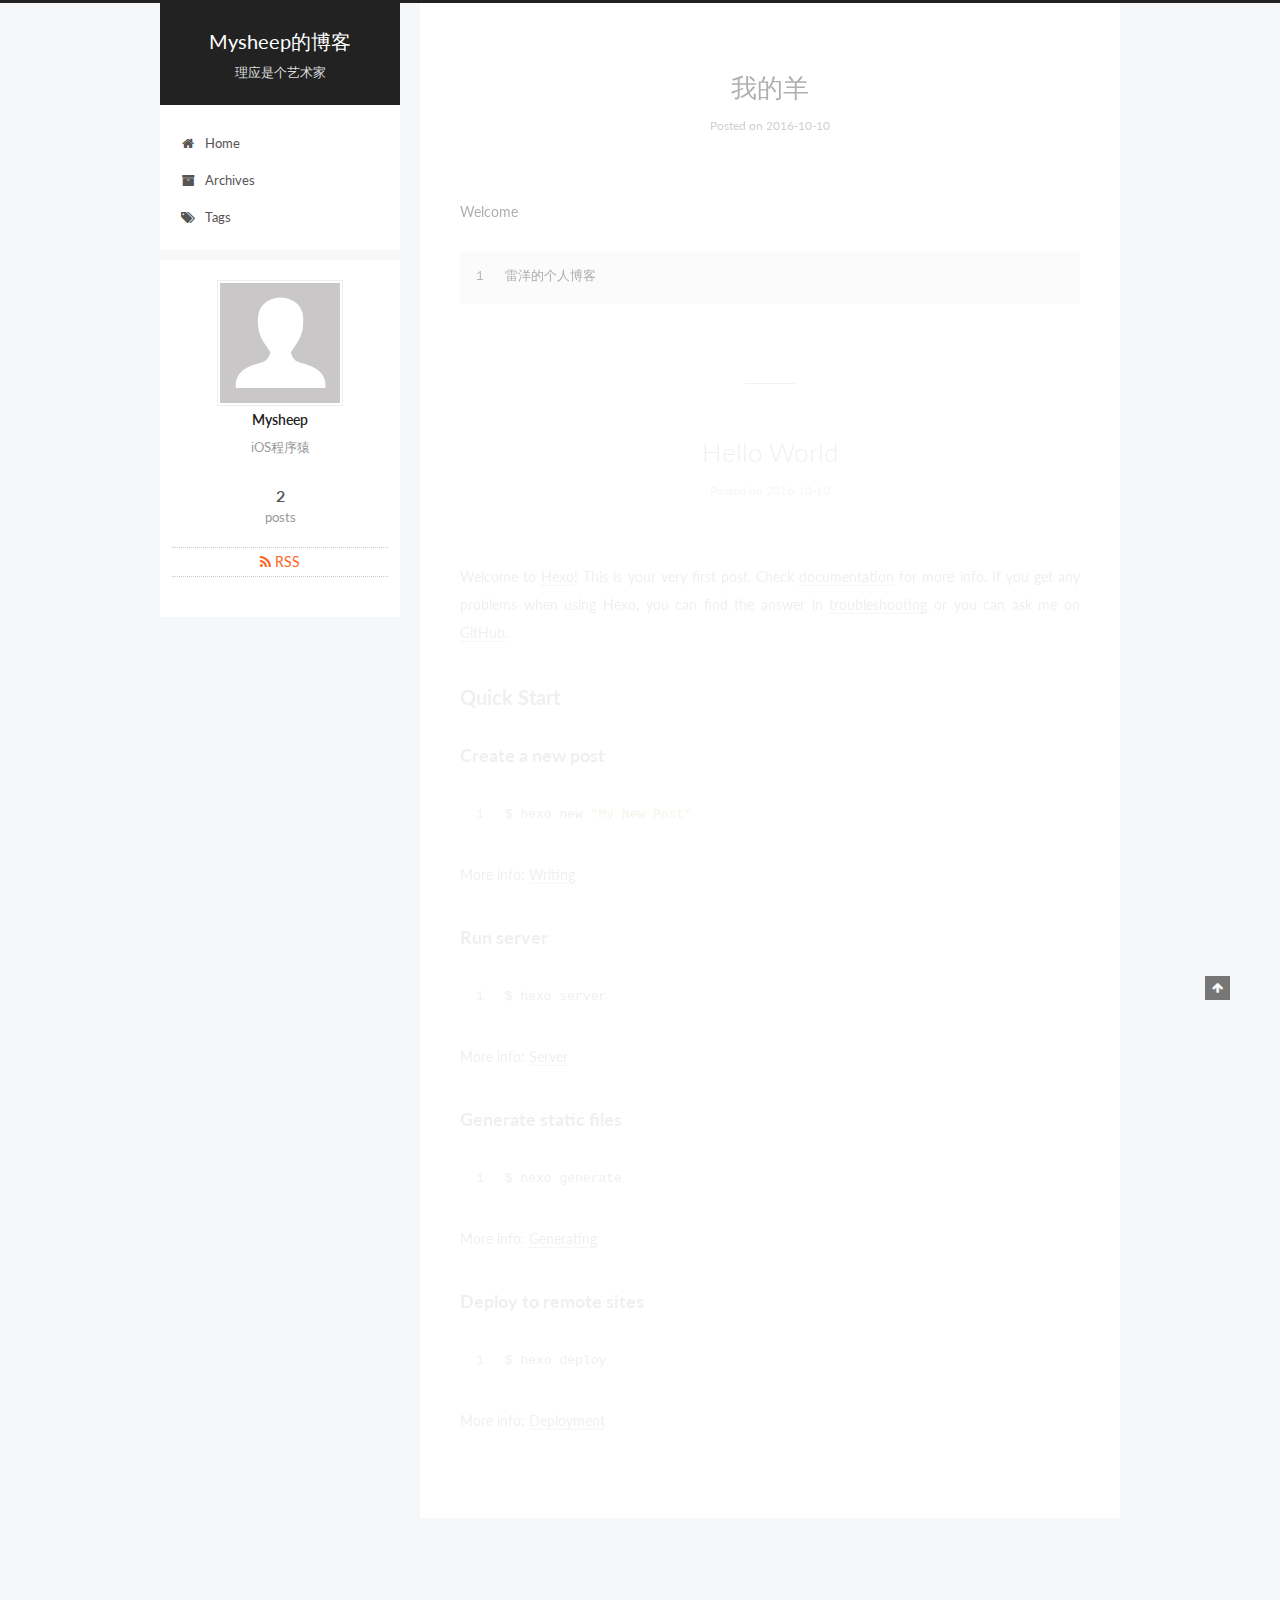
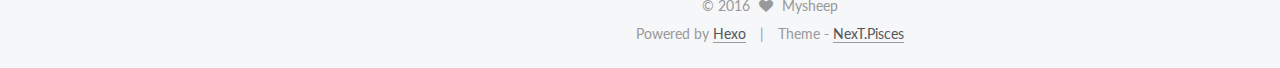
==== index.html @ a26adc9e "Site updated: 2016-10-12 10:11:22" ====
<!doctype html>



  


<html class="theme-next pisces use-motion">
<head>
  <meta charset="UTF-8"/>
<meta http-equiv="X-UA-Compatible" content="IE=edge,chrome=1" />
<meta name="viewport" content="width=device-width, initial-scale=1, maximum-scale=1"/>



<meta http-equiv="Cache-Control" content="no-transform" />
<meta http-equiv="Cache-Control" content="no-siteapp" />












  
  
  <link href="/vendors/fancybox/source/jquery.fancybox.css?v=2.1.5" rel="stylesheet" type="text/css" />




  
  
  
  

  
    
    
  

  

  

  

  

  
    
    
    <link href="//fonts.googleapis.com/css?family=Lato:300,300italic,400,400italic,700,700italic&subset=latin,latin-ext" rel="stylesheet" type="text/css">
  






<link href="/vendors/font-awesome/css/font-awesome.min.css?v=4.4.0" rel="stylesheet" type="text/css" />

<link href="/css/main.css?v=5.0.2" rel="stylesheet" type="text/css" />


  <meta name="keywords" content="Hexo, NexT" />





  <link rel="alternate" href="/atom.xml" title="Mysheep的博客" type="application/atom+xml" />




  <link rel="shortcut icon" type="image/x-icon" href="/favicon.ico?v=5.0.2" />






<meta name="description" content="iOS程序猿">
<meta property="og:type" content="website">
<meta property="og:title" content="Mysheep的博客">
<meta property="og:url" content="https://github.com/Mysheeps/Mysheeps.github.io.git/index.html">
<meta property="og:site_name" content="Mysheep的博客">
<meta property="og:description" content="iOS程序猿">
<meta name="twitter:card" content="summary">
<meta name="twitter:title" content="Mysheep的博客">
<meta name="twitter:description" content="iOS程序猿">



<script type="text/javascript" id="hexo.configuration">
  var NexT = window.NexT || {};
  var CONFIG = {
    scheme: 'Pisces',
    sidebar: {"position":"left","display":"post"},
    fancybox: true,
    motion: true,
    duoshuo: {
      userId: '0',
      author: 'Author'
    }
  };
</script>




  <link rel="canonical" href="https://github.com/Mysheeps/Mysheeps.github.io.git/"/>


  <title> Mysheep的博客 </title>
</head>

<body itemscope itemtype="//schema.org/WebPage" lang="">

  










  
  
    
  

  <div class="container one-collumn sidebar-position-left 
   page-home 
 ">
    <div class="headband"></div>

    <header id="header" class="header" itemscope itemtype="//schema.org/WPHeader">
      <div class="header-inner"><div class="site-meta ">
  

  <div class="custom-logo-site-title">
    <a href="/"  class="brand" rel="start">
      <span class="logo-line-before"><i></i></span>
      <span class="site-title">Mysheep的博客</span>
      <span class="logo-line-after"><i></i></span>
    </a>
  </div>
  <p class="site-subtitle">理应是个艺术家</p>
</div>

<div class="site-nav-toggle">
  <button>
    <span class="btn-bar"></span>
    <span class="btn-bar"></span>
    <span class="btn-bar"></span>
  </button>
</div>

<nav class="site-nav">
  

  
    <ul id="menu" class="menu">
      
        
        <li class="menu-item menu-item-home">
          <a href="/" rel="section">
            
              <i class="menu-item-icon fa fa-fw fa-home"></i> <br />
            
            Home
          </a>
        </li>
      
        
        <li class="menu-item menu-item-archives">
          <a href="/archives" rel="section">
            
              <i class="menu-item-icon fa fa-fw fa-archive"></i> <br />
            
            Archives
          </a>
        </li>
      
        
        <li class="menu-item menu-item-tags">
          <a href="/tags" rel="section">
            
              <i class="menu-item-icon fa fa-fw fa-tags"></i> <br />
            
            Tags
          </a>
        </li>
      

      
    </ul>
  

  
</nav>

 </div>
    </header>

    <main id="main" class="main">
      <div class="main-inner">
        <div class="content-wrap">
          <div id="content" class="content">
            
  <section id="posts" class="posts-expand">
    
      

  
  

  
  
  

  <article class="post post-type-normal " itemscope itemtype="//schema.org/Article">

    
      <header class="post-header">

        
        
          <h1 class="post-title" itemprop="name headline">
            
            
              
                
                <a class="post-title-link" href="/2016/10/10/我的羊/" itemprop="url">
                  我的羊
                </a>
              
            
          </h1>
        

        <div class="post-meta">
          <span class="post-time">
            <span class="post-meta-item-icon">
              <i class="fa fa-calendar-o"></i>
            </span>
            <span class="post-meta-item-text">Posted on</span>
            <time itemprop="dateCreated" datetime="2016-10-10T19:53:51+08:00" content="2016-10-10">
              2016-10-10
            </time>
          </span>

          

          
            
          

          

          
          

          
        </div>
      </header>
    


    <div class="post-body" itemprop="articleBody">

      
      

      
        
          
            <p>Welcome </p>
<figure class="highlight"><table><tr><td class="gutter"><pre><div class="line">1</div></pre></td><td class="code"><pre><div class="line">雷洋的个人博客</div></pre></td></tr></table></figure>
          
        
      
    </div>

    <div>
      
    </div>

    <div>
      
    </div>

    <footer class="post-footer">
      

      

      
      
        <div class="post-eof"></div>
      
    </footer>
  </article>


    
      

  
  

  
  
  

  <article class="post post-type-normal " itemscope itemtype="//schema.org/Article">

    
      <header class="post-header">

        
        
          <h1 class="post-title" itemprop="name headline">
            
            
              
                
                <a class="post-title-link" href="/2016/10/10/hello-world/" itemprop="url">
                  Hello World
                </a>
              
            
          </h1>
        

        <div class="post-meta">
          <span class="post-time">
            <span class="post-meta-item-icon">
              <i class="fa fa-calendar-o"></i>
            </span>
            <span class="post-meta-item-text">Posted on</span>
            <time itemprop="dateCreated" datetime="2016-10-10T15:59:09+08:00" content="2016-10-10">
              2016-10-10
            </time>
          </span>

          

          
            
          

          

          
          

          
        </div>
      </header>
    


    <div class="post-body" itemprop="articleBody">

      
      

      
        
          
            <p>Welcome to <a href="https://hexo.io/" target="_blank" rel="external">Hexo</a>! This is your very first post. Check <a href="https://hexo.io/docs/" target="_blank" rel="external">documentation</a> for more info. If you get any problems when using Hexo, you can find the answer in <a href="https://hexo.io/docs/troubleshooting.html" target="_blank" rel="external">troubleshooting</a> or you can ask me on <a href="https://github.com/hexojs/hexo/issues">GitHub</a>.</p>
<h2 id="Quick-Start"><a href="#Quick-Start" class="headerlink" title="Quick Start"></a>Quick Start</h2><h3 id="Create-a-new-post"><a href="#Create-a-new-post" class="headerlink" title="Create a new post"></a>Create a new post</h3><figure class="highlight bash"><table><tr><td class="gutter"><pre><div class="line">1</div></pre></td><td class="code"><pre><div class="line">$ hexo new <span class="string">"My New Post"</span></div></pre></td></tr></table></figure>
<p>More info: <a href="https://hexo.io/docs/writing.html" target="_blank" rel="external">Writing</a></p>
<h3 id="Run-server"><a href="#Run-server" class="headerlink" title="Run server"></a>Run server</h3><figure class="highlight bash"><table><tr><td class="gutter"><pre><div class="line">1</div></pre></td><td class="code"><pre><div class="line">$ hexo server</div></pre></td></tr></table></figure>
<p>More info: <a href="https://hexo.io/docs/server.html" target="_blank" rel="external">Server</a></p>
<h3 id="Generate-static-files"><a href="#Generate-static-files" class="headerlink" title="Generate static files"></a>Generate static files</h3><figure class="highlight bash"><table><tr><td class="gutter"><pre><div class="line">1</div></pre></td><td class="code"><pre><div class="line">$ hexo generate</div></pre></td></tr></table></figure>
<p>More info: <a href="https://hexo.io/docs/generating.html" target="_blank" rel="external">Generating</a></p>
<h3 id="Deploy-to-remote-sites"><a href="#Deploy-to-remote-sites" class="headerlink" title="Deploy to remote sites"></a>Deploy to remote sites</h3><figure class="highlight bash"><table><tr><td class="gutter"><pre><div class="line">1</div></pre></td><td class="code"><pre><div class="line">$ hexo deploy</div></pre></td></tr></table></figure>
<p>More info: <a href="https://hexo.io/docs/deployment.html" target="_blank" rel="external">Deployment</a></p>

          
        
      
    </div>

    <div>
      
    </div>

    <div>
      
    </div>

    <footer class="post-footer">
      

      

      
      
        <div class="post-eof"></div>
      
    </footer>
  </article>


    
  </section>

  


          </div>
          


          

        </div>
        
          
  
  <div class="sidebar-toggle">
    <div class="sidebar-toggle-line-wrap">
      <span class="sidebar-toggle-line sidebar-toggle-line-first"></span>
      <span class="sidebar-toggle-line sidebar-toggle-line-middle"></span>
      <span class="sidebar-toggle-line sidebar-toggle-line-last"></span>
    </div>
  </div>

  <aside id="sidebar" class="sidebar">
    <div class="sidebar-inner">

      

      

      <section class="site-overview sidebar-panel  sidebar-panel-active ">
        <div class="site-author motion-element" itemprop="author" itemscope itemtype="//schema.org/Person">
          <img class="site-author-image" itemprop="image"
               src="/images/avatar.gif"
               alt="Mysheep" />
          <p class="site-author-name" itemprop="name">Mysheep</p>
          <p class="site-description motion-element" itemprop="description">iOS程序猿</p>
        </div>
        <nav class="site-state motion-element">
          <div class="site-state-item site-state-posts">
            <a href="/archives">
              <span class="site-state-item-count">2</span>
              <span class="site-state-item-name">posts</span>
            </a>
          </div>

          

          

        </nav>

        
          <div class="feed-link motion-element">
            <a href="/atom.xml" rel="alternate">
              <i class="fa fa-rss"></i>
              RSS
            </a>
          </div>
        

        <div class="links-of-author motion-element">
          
        </div>

        
        

        
        

      </section>

      

    </div>
  </aside>


        
      </div>
    </main>

    <footer id="footer" class="footer">
      <div class="footer-inner">
        <div class="copyright" >
  
  &copy; 
  <span itemprop="copyrightYear">2016</span>
  <span class="with-love">
    <i class="fa fa-heart"></i>
  </span>
  <span class="author" itemprop="copyrightHolder">Mysheep</span>
</div>

<div class="powered-by">
  Powered by <a class="theme-link" href="https://hexo.io">Hexo</a>
</div>

<div class="theme-info">
  Theme -
  <a class="theme-link" href="https://github.com/iissnan/hexo-theme-next">
    NexT.Pisces
  </a>
</div>

        

        
      </div>
    </footer>

    <div class="back-to-top">
      <i class="fa fa-arrow-up"></i>
    </div>
  </div>

  

<script type="text/javascript">
  if (Object.prototype.toString.call(window.Promise) !== '[object Function]') {
    window.Promise = null;
  }
</script>









  



  
  <script type="text/javascript" src="/vendors/jquery/index.js?v=2.1.3"></script>

  
  <script type="text/javascript" src="/vendors/fastclick/lib/fastclick.min.js?v=1.0.6"></script>

  
  <script type="text/javascript" src="/vendors/jquery_lazyload/jquery.lazyload.js?v=1.9.7"></script>

  
  <script type="text/javascript" src="/vendors/velocity/velocity.min.js?v=1.2.1"></script>

  
  <script type="text/javascript" src="/vendors/velocity/velocity.ui.min.js?v=1.2.1"></script>

  
  <script type="text/javascript" src="/vendors/fancybox/source/jquery.fancybox.pack.js?v=2.1.5"></script>


  


  <script type="text/javascript" src="/js/src/utils.js?v=5.0.2"></script>

  <script type="text/javascript" src="/js/src/motion.js?v=5.0.2"></script>



  
  


  <script type="text/javascript" src="/js/src/affix.js?v=5.0.2"></script>

  <script type="text/javascript" src="/js/src/schemes/pisces.js?v=5.0.2"></script>



  

  


  <script type="text/javascript" src="/js/src/bootstrap.js?v=5.0.2"></script>



  



  




  
  

  

  

  

</body>
</html>
---- css/main.css ----
/* normalize.css v3.0.2 | MIT License | git.io/normalize */
html {
  font-family: sans-serif; /* 1 */
  -ms-text-size-adjust: 100%; /* 2 */
  -webkit-text-size-adjust: 100%; /* 2 */
}
body {
  margin: 0;
}
article,
aside,
details,
figcaption,
figure,
footer,
header,
hgroup,
main,
menu,
nav,
section,
summary {
  display: block;
}
audio,
canvas,
progress,
video {
  display: inline-block; /* 1 */
  vertical-align: baseline; /* 2 */
}
audio:not([controls]) {
  display: none;
  height: 0;
}
[hidden],
template {
  display: none;
}
a {
  background-color: transparent;
}
a:active,
a:hover {
  outline: 0;
}
abbr[title] {
  border-bottom: 1px dotted;
}
b,
strong {
  font-weight: bold;
}
dfn {
  font-style: italic;
}
h1 {
  font-size: 2em;
  margin: 0.67em 0;
}
mark {
  background: #ff0;
  color: #000;
}
small {
  font-size: 80%;
}
sub,
sup {
  font-size: 75%;
  line-height: 0;
  position: relative;
  vertical-align: baseline;
}
sup {
  top: -0.5em;
}
sub {
  bottom: -0.25em;
}
img {
  border: 0;
}
svg:not(:root) {
  overflow: hidden;
}
figure {
  margin: 1em 40px;
}
hr {
  -moz-box-sizing: content-box;
  box-sizing: content-box;
  height: 0;
}
pre {
  overflow: auto;
}
code,
kbd,
pre,
samp {
  font-family: monospace, monospace;
  font-size: 1em;
}
button,
input,
optgroup,
select,
textarea {
  color: inherit; /* 1 */
  font: inherit; /* 2 */
  margin: 0; /* 3 */
}
button {
  overflow: visible;
}
button,
select {
  text-transform: none;
}
button,
html input[type="button"],
input[type="reset"],
input[type="submit"] {
  -webkit-appearance: button; /* 2 */
  cursor: pointer; /* 3 */
}
button[disabled],
html input[disabled] {
  cursor: default;
}
button::-moz-focus-inner,
input::-moz-focus-inner {
  border: 0;
  padding: 0;
}
input {
  line-height: normal;
}
input[type="checkbox"],
input[type="radio"] {
  box-sizing: border-box; /* 1 */
  padding: 0; /* 2 */
}
input[type="number"]::-webkit-inner-spin-button,
input[type="number"]::-webkit-outer-spin-button {
  height: auto;
}
input[type="search"] {
  -webkit-appearance: textfield; /* 1 */
  -moz-box-sizing: content-box;
  -webkit-box-sizing: content-box; /* 2 */
  box-sizing: content-box;
}
input[type="search"]::-webkit-search-cancel-button,
input[type="search"]::-webkit-search-decoration {
  -webkit-appearance: none;
}
fieldset {
  border: 1px solid #c0c0c0;
  margin: 0 2px;
  padding: 0.35em 0.625em 0.75em;
}
legend {
  border: 0; /* 1 */
  padding: 0; /* 2 */
}
textarea {
  overflow: auto;
}
optgroup {
  font-weight: bold;
}
table {
  border-collapse: collapse;
  border-spacing: 0;
}
td,
th {
  padding: 0;
}
::selection {
  background: #262a30;
  color: #fff;
}
body {
  position: relative;
  font-family: 'Lato', "PingFang SC", "Microsoft YaHei", sans-serif;
  font-size: 14px;
  line-height: 2;
  color: #555;
  background: #fff;
}
@media (max-width: 767px) {
  body {
    padding-right: 0 !important;
  }
}
@media (min-width: 768px) and (max-width: 991px) {
  body {
    padding-right: 0 !important;
  }
}
@media (min-width: 1600px) {
  body {
    font-size: 16px;
  }
}
h1,
h2,
h3,
h4,
h5,
h6 {
  margin: 0;
  padding: 0;
  font-weight: bold;
  line-height: 1.5;
  font-family: 'Lato', "PingFang SC", "Microsoft YaHei", sans-serif;
}
h2,
h3,
h4,
h5,
h6 {
  margin: 20px 0 15px;
}
h1 {
  font-size: 22px;
}
@media (max-width: 767px) {
  h1 {
    font-size: 18px;
  }
}
h2 {
  font-size: 20px;
}
@media (max-width: 767px) {
  h2 {
    font-size: 16px;
  }
}
h3 {
  font-size: 18px;
}
@media (max-width: 767px) {
  h3 {
    font-size: 14px;
  }
}
h4 {
  font-size: 16px;
}
@media (max-width: 767px) {
  h4 {
    font-size: 12px;
  }
}
h5 {
  font-size: 14px;
}
@media (max-width: 767px) {
  h5 {
    font-size: 10px;
  }
}
h6 {
  font-size: 12px;
}
@media (max-width: 767px) {
  h6 {
    font-size: 8px;
  }
}
p {
  margin: 0 0 25px 0;
}
a {
  color: #555;
  text-decoration: none;
  border-bottom: 1px solid #999;
  word-wrap: break-word;
}
a:hover {
  color: #222;
  border-bottom-color: #222;
}
ul {
  list-style: none;
}
blockquote {
  margin: 0;
  padding: 0;
}
img {
  display: block;
  margin: auto;
  max-width: 100%;
  height: auto;
}
hr {
  margin: 40px 0;
  height: 3px;
  border: none;
  background-color: #ddd;
  background-image: repeating-linear-gradient(-45deg, #fff, #fff 4px, transparent 4px, transparent 8px);
}
blockquote {
  padding: 0 15px;
  color: #666;
  border-left: 4px solid #ddd;
}
blockquote cite::before {
  content: "-";
  padding: 0 5px;
}
dt {
  font-weight: 700;
}
dd {
  margin: 0;
  padding: 0;
}
.text-left {
  text-align: left;
}
.text-center {
  text-align: center;
}
.text-right {
  text-align: right;
}
.text-justify {
  text-align: justify;
}
.text-nowrap {
  white-space: nowrap;
}
.text-lowercase {
  text-transform: lowercase;
}
.text-uppercase {
  text-transform: uppercase;
}
.text-capitalize {
  text-transform: capitalize;
}
.center-block {
  display: block;
  margin-left: auto;
  margin-right: auto;
}
.clearfix:before,
.clearfix:after {
  content: " ";
  display: table;
}
.clearfix:after {
  clear: both;
}
.pullquote {
  width: 45%;
}
.pullquote.left {
  float: left;
  margin-left: 5px;
  margin-right: 10px;
}
.pullquote.right {
  float: right;
  margin-left: 10px;
  margin-right: 5px;
}
.affix.affix.affix {
  position: fixed;
}
.translation {
  margin-top: -20px;
  font-size: 14px;
  color: #999;
}
.scrollbar-measure {
  width: 100px;
  height: 100px;
  overflow: scroll;
  position: absolute;
  top: -9999px;
}
.use-motion .motion-element {
  opacity: 0;
}
#local-search-input {
  padding: 3px;
  border: none;
  text-indent: 14px;
  border-radius: 0;
  width: 140px;
  outline: none;
  border-bottom: 1px solid #999;
  background: inherit;
  opacity: 0.5;
}
#local-search-input:focus {
  opacity: 1;
}
.search-icon {
  position: absolute;
  top: 9px;
}
table {
  margin: 20px 0;
  width: 100%;
  border-collapse: collapse;
  border-spacing: 0;
  border: 1px solid #ddd;
  font-size: 14px;
  table-layout: fixed;
  word-wrap: break-all;
}
table>tbody>tr:nth-of-type(odd) {
  background-color: #f9f9f9;
}
table>tbody>tr:hover {
  background-color: #f5f5f5;
}
caption,
th,
td {
  padding: 8px;
  text-align: left;
  vertical-align: middle;
  font-weight: normal;
}
th,
td {
  border-bottom: 3px solid #ddd;
  border-right: 1px solid #eee;
}
th {
  padding-bottom: 10px;
  font-weight: 700;
}
td {
  border-bottom-width: 1px;
}
html,
body {
  height: 100%;
}
.container {
  position: relative;
  min-height: 100%;
}
.header-inner {
  margin: 0 auto;
  padding: 100px 0 70px;
  width: 700px;
}
@media (min-width: 1600px) {
  .container .header-inner {
    width: 900px;
  }
}
.main {
  padding-bottom: 150px;
}
.main-inner {
  margin: 0 auto;
  width: 700px;
}
@media (min-width: 1600px) {
  .container .main-inner {
    width: 900px;
  }
}
.footer {
  position: absolute;
  left: 0;
  bottom: 0;
  width: 100%;
  min-height: 50px;
}
.footer-inner {
  box-sizing: border-box;
  margin: 20px auto;
  width: 700px;
}
@media (min-width: 1600px) {
  .container .footer-inner {
    width: 900px;
  }
}
pre,
.highlight {
  overflow: auto;
  margin: 20px 0;
  padding: 15px;
  font-size: 13px;
  color: #4d4d4c;
  background: #f7f7f7;
  line-height: 1.6;
}
pre,
code {
  font-family: consolas, Menlo, "PingFang SC", "Microsoft YaHei", monospace;
}
code {
  padding: 2px 4px;
  word-wrap: break-all;
  color: #4d4d4c;
  background: #f7f7f7;
  border-radius: 3px;
  font-size: 13px;
}
pre code {
  padding: 0;
  color: #4d4d4c;
  background: none;
  text-shadow: none;
}
.highlight pre {
  border: none;
  margin: 0;
  padding: 1px;
}
.highlight table {
  margin: 0;
  width: auto;
  border: none;
}
.highlight td {
  border: none;
  padding: 0;
}
.highlight figcaption {
  font-size: 1em;
  color: #4d4d4c;
  line-height: 1em;
  margin-bottom: 1em;
}
.highlight figcaption:before,
.highlight figcaption:after {
  content: " ";
  display: table;
}
.highlight figcaption:after {
  clear: both;
}
.highlight figcaption a {
  float: right;
  color: #4d4d4c;
}
.highlight figcaption a:hover {
  border-bottom-color: #4d4d4c;
}
.highlight .gutter pre {
  color: #666;
  text-align: right;
  padding-right: 20px;
}
.highlight .line {
  height: 20px;
}
.gist table {
  width: auto;
}
.gist table td {
  border: none;
}
pre .deletion {
  background: #fdd;
}
pre .addition {
  background: #dfd;
}
pre .meta {
  color: #8959a8;
}
pre .comment {
  color: #8e908c;
}
pre .variable,
pre .attribute,
pre .tag,
pre .regexp,
pre .ruby .constant,
pre .xml .tag .title,
pre .xml .pi,
pre .xml .doctype,
pre .html .doctype,
pre .css .id,
pre .css .class,
pre .css .pseudo {
  color: #c82829;
}
pre .number,
pre .preprocessor,
pre .built_in,
pre .literal,
pre .params,
pre .constant,
pre .command {
  color: #f5871f;
}
pre .ruby .class .title,
pre .css .rules .attribute,
pre .string,
pre .value,
pre .inheritance,
pre .header,
pre .ruby .symbol,
pre .xml .cdata,
pre .special,
pre .number,
pre .formula {
  color: #718c00;
}
pre .title,
pre .css .hexcolor {
  color: #3e999f;
}
pre .function,
pre .python .decorator,
pre .python .title,
pre .ruby .function .title,
pre .ruby .title .keyword,
pre .perl .sub,
pre .javascript .title,
pre .coffeescript .title {
  color: #4271ae;
}
pre .keyword,
pre .javascript .function {
  color: #8959a8;
}
.full-image.full-image.full-image {
  border: none;
  max-width: 100%;
  width: auto;
  margin: 20px auto;
}
@media (min-width: 992px) {
  .full-image.full-image.full-image {
    max-width: none;
    width: 126%;
    margin: 0 -13%;
  }
}
.blockquote-center,
.page-home .post-type-quote blockquote,
.page-post-detail .post-type-quote blockquote {
  position: relative;
  margin: 40px 0;
  padding: 0;
  border-left: none;
  text-align: center;
}
.blockquote-center::before,
.page-home .post-type-quote blockquote::before,
.page-post-detail .post-type-quote blockquote::before,
.blockquote-center::after,
.page-home .post-type-quote blockquote::after,
.page-post-detail .post-type-quote blockquote::after {
  position: absolute;
  content: ' ';
  display: block;
  width: 100%;
  height: 24px;
  opacity: 0.2;
  background-repeat: no-repeat;
  background-position: 0 -6px;
  background-size: 22px 22px;
}
.blockquote-center::before,
.page-home .post-type-quote blockquote::before,
.page-post-detail .post-type-quote blockquote::before {
  top: -20px;
  background-image: url("../images/quote-l.svg");
  border-top: 1px solid #ccc;
}
.blockquote-center::after,
.page-home .post-type-quote blockquote::after,
.page-post-detail .post-type-quote blockquote::after {
  bottom: -20px;
  background-image: url("../images/quote-r.svg");
  border-bottom: 1px solid #ccc;
  background-position: 100% 8px;
}
.blockquote-center p,
.page-home .post-type-quote blockquote p,
.page-post-detail .post-type-quote blockquote p,
.blockquote-center div,
.page-home .post-type-quote blockquote div,
.page-post-detail .post-type-quote blockquote div {
  text-align: center;
}
.post .post-body .group-picture img {
  box-sizing: border-box;
  padding: 0 3px;
  border: none;
}
.post .group-picture-row {
  overflow: hidden;
  margin-top: 6px;
}
.post .group-picture-row:first-child {
  margin-top: 0;
}
.post .group-picture-column {
  float: left;
}
.page-post-detail .post-body .group-picture-column {
  float: none;
  margin-top: 10px;
  width: auto !important;
}
.page-post-detail .post-body .group-picture-column img {
  margin: 0 auto;
}
.page-archive .group-picture-container {
  overflow: hidden;
}
.page-archive .group-picture-row {
  float: left;
}
.page-archive .group-picture-row:first-child {
  margin-top: 6px;
}
.page-archive .group-picture-column {
  max-width: 150px;
  max-height: 150px;
}
.btn {
  display: inline-block;
  padding: 0 20px;
  font-size: 14px;
  color: #fff;
  background: #222;
  border: 2px solid #555;
  text-decoration: none;
  border-radius: 0;
  transition-property: background-color;
  transition-duration: 0.2s;
  transition-timing-function: ease-in-out;
  transition-delay: 0s;
}
.btn:hover,
.post-more-link .btn:hover {
  border-color: #222;
  color: #fff;
  background: #222;
}
.btn-bar {
  display: block;
  width: 22px;
  height: 2px;
  background: #555;
  border-radius: 1px;
}
.btn-bar+.btn-bar {
  margin-top: 4px;
}
.pagination {
  margin: 120px 0 40px;
  text-align: center;
  border-top: 1px solid #eee;
}
.page-number-basic,
.pagination .prev,
.pagination .next,
.pagination .page-number,
.pagination .space {
  display: inline-block;
  position: relative;
  top: -1px;
  margin: 0 10px;
  padding: 0 10px;
  line-height: 30px;
}
@media (max-width: 767px) {
  .page-number-basic,
  .pagination .prev,
  .pagination .next,
  .pagination .page-number,
  .pagination .space {
    margin: 0 5px;
  }
}
.pagination .prev,
.pagination .next,
.pagination .page-number {
  border-bottom: 0;
  border-top: 1px solid #eee;
  transition-property: border-color;
  transition-duration: 0.2s;
  transition-timing-function: ease-in-out;
  transition-delay: 0s;
}
.pagination .prev:hover,
.pagination .next:hover,
.pagination .page-number:hover {
  border-top-color: #222;
}
.pagination .space {
  padding: 0;
  margin: 0;
}
.pagination .prev {
  margin-left: 0;
}
.pagination .next {
  margin-right: 0;
}
.pagination .page-number.current {
  color: #fff;
  background: #ccc;
  border-top-color: #ccc;
}
@media (max-width: 767px) {
  .pagination {
    border-top: none;
  }
  .pagination .prev,
  .pagination .next,
  .pagination .page-number {
    margin-bottom: 10px;
    border-top: 0;
    border-bottom: 1px solid #eee;
  }
  .pagination .prev:hover,
  .pagination .next:hover,
  .pagination .page-number:hover {
    border-bottom-color: #222;
  }
}
.comments {
  margin: 60px 20px 0;
}
.tag-cloud {
  text-align: center;
}
.tag-cloud a {
  display: inline-block;
  margin: 10px;
}
.back-to-top {
  box-sizing: border-box;
  position: fixed;
  bottom: -100px;
  right: 50px;
  z-index: 1050;
  padding: 0 6px;
  width: 25px;
  background: #222;
  font-size: 12px;
  opacity: 0.6;
  color: #fff;
  cursor: pointer;
  text-align: center;
  -webkit-transform: translateZ(0);
  transition-property: bottom;
  transition-duration: 0.2s;
  transition-timing-function: ease-in-out;
  transition-delay: 0s;
}
@media (max-width: 767px) {
  .back-to-top {
    display: none;
  }
}
@media (min-width: 768px) and (max-width: 991px) {
  .back-to-top {
    display: none;
  }
}
.back-to-top.back-to-top-on {
  bottom: 40px;
}
.header {
  background: #fff;
}
.header-inner {
  position: relative;
}
.headband {
  height: 3px;
  background: #222;
}
.site-meta {
  margin: 0;
  text-align: center;
}
@media (max-width: 767px) {
  .site-meta {
    text-align: center;
  }
}
.brand {
  position: relative;
  display: inline-block;
  padding: 0 40px;
  color: #fff;
  background: #222;
  border-bottom: none;
}
.brand:hover {
  color: #fff;
}
.logo {
  display: inline-block;
  margin-right: 5px;
  line-height: 36px;
  vertical-align: top;
}
.site-title {
  display: inline-block;
  vertical-align: top;
  line-height: 36px;
  font-size: 20px;
  font-weight: normal;
  font-family: 'Lato', "PingFang SC", "Microsoft YaHei", sans-serif;
}
.site-subtitle {
  margin-top: 10px;
  font-size: 13px;
  color: #ddd;
}
.use-motion .brand {
  opacity: 0;
}
.use-motion .logo,
.use-motion .site-title,
.use-motion .site-subtitle {
  opacity: 0;
  position: relative;
  top: -10px;
}
.site-nav-toggle {
  display: none;
  position: absolute;
  top: 10px;
  left: 10px;
}
@media (max-width: 767px) {
  .site-nav-toggle {
    display: block;
  }
}
.site-nav-toggle button {
  margin-top: 2px;
  padding: 9px 10px;
  background: transparent;
  border: none;
}
@media (max-width: 767px) {
  .site-nav {
    display: none;
    margin: 0 -10px;
    padding: 0 10px;
    clear: both;
    border-top: 1px solid #ddd;
  }
}
@media (min-width: 768px) and (max-width: 991px) {
  .site-nav {
    display: block !important;
  }
}
@media (min-width: 992px) {
  .site-nav {
    display: block !important;
  }
}
.menu {
  margin-top: 20px;
  padding-left: 0;
  text-align: center;
}
.menu .menu-item {
  display: inline-block;
  margin: 0 10px;
}
@media screen and (max-width: 767px) {
  .menu .menu-item {
    margin-top: 10px;
  }
}
.menu .menu-item a {
  display: block;
  font-size: 13px;
  text-transform: capitalize;
  line-height: inherit;
  border-bottom: 1px solid transparent;
  transition-property: border-color;
  transition-duration: 0.2s;
  transition-timing-function: ease-in-out;
  transition-delay: 0s;
}
.menu .menu-item a:hover,
.menu-item-active a {
  border-bottom-color: #222;
}
.menu .menu-item .fa {
  margin-right: 5px;
}
.use-motion .menu-item {
  opacity: 0;
}
.post-body {
  font-family: 'Lato', "PingFang SC", "Microsoft YaHei", sans-serif;
}
@media (max-width: 767px) {
  .post-body {
    word-break: break-word;
  }
}
.post-body .fancybox img {
  display: block !important;
  margin: 0 auto;
  cursor: pointer;
  cursor: zoom-in;
  cursor: -webkit-zoom-in;
}
.post-body .image-caption,
.post-body .figure .caption {
  margin: 10px auto 15px;
  text-align: center;
  font-size: 14px;
  color: #999;
  font-weight: bold;
  line-height: 1;
}
.post-sticky-flag {
  display: inline-block;
  font-size: 16px;
  -ms-transform: rotate(30deg);
  -webkit-transform: rotate(30deg);
  -moz-transform: rotate(30deg);
  -ms-transform: rotate(30deg);
  -o-transform: rotate(30deg);
  transform: rotate(30deg);
}
.posts-expand {
  padding-top: 40px;
}
@media (max-width: 767px) {
  .posts-expand {
    margin: 0 20px;
  }
  .post-body pre,
  .post-body .highlight {
    padding: 10px;
  }
  .post-body pre .gutter pre,
  .post-body .highlight .gutter pre {
    padding-right: 10px;
  }
}
@media (min-width: 992px) {
  .posts-expand .post-body {
    text-align: justify;
  }
}
.posts-expand .post-body h2,
.posts-expand .post-body h3,
.posts-expand .post-body h4,
.posts-expand .post-body h5,
.posts-expand .post-body h6 {
  padding-top: 10px;
}
.posts-expand .post-body h2 .header-anchor,
.posts-expand .post-body h3 .header-anchor,
.posts-expand .post-body h4 .header-anchor,
.posts-expand .post-body h5 .header-anchor,
.posts-expand .post-body h6 .header-anchor {
  float: right;
  margin-left: 10px;
  color: #ccc;
  border-bottom-style: none;
  visibility: hidden;
}
.posts-expand .post-body h2 .header-anchor:hover,
.posts-expand .post-body h3 .header-anchor:hover,
.posts-expand .post-body h4 .header-anchor:hover,
.posts-expand .post-body h5 .header-anchor:hover,
.posts-expand .post-body h6 .header-anchor:hover {
  color: inherit;
}
.posts-expand .post-body h2:hover .header-anchor,
.posts-expand .post-body h3:hover .header-anchor,
.posts-expand .post-body h4:hover .header-anchor,
.posts-expand .post-body h5:hover .header-anchor,
.posts-expand .post-body h6:hover .header-anchor {
  visibility: visible;
}
.posts-expand .post-body ul li {
  list-style: circle;
}
.posts-expand .post-body img {
  box-sizing: border-box;
  margin: auto;
  padding: 3px;
  border: 1px solid #ddd;
}
.posts-expand .fancybox img {
  margin: 0 auto;
}
@media (max-width: 767px) {
  .posts-collapse {
    margin: 0 20px;
  }
  .posts-collapse .post-title,
  .posts-collapse .post-meta {
    display: block;
    width: auto;
    text-align: left;
  }
}
.posts-collapse {
  position: relative;
  z-index: 1010;
  margin-left: 55px;
}
.posts-collapse::after {
  content: " ";
  position: absolute;
  top: 20px;
  left: 0;
  margin-left: -2px;
  width: 4px;
  height: 100%;
  background: #f5f5f5;
  z-index: -1;
}
@media (max-width: 767px) {
  .posts-collapse {
    margin: 0 20px;
  }
}
.posts-collapse .collection-title {
  position: relative;
  margin: 60px 0;
}
.posts-collapse .collection-title h2 {
  margin-left: 20px;
}
.posts-collapse .collection-title small {
  color: #bbb;
}
.posts-collapse .collection-title::before {
  content: " ";
  position: absolute;
  left: 0;
  top: 50%;
  margin-left: -4px;
  margin-top: -4px;
  width: 8px;
  height: 8px;
  background: #bbb;
  border-radius: 50%;
}
.posts-collapse .post {
  margin: 30px 0;
}
.posts-collapse .post-header {
  position: relative;
  transition-duration: 0.2s;
  transition-timing-function: ease-in-out;
  transition-delay: 0s;
  transition-property: border;
  border-bottom: 1px dashed #ccc;
}
.posts-collapse .post-header::before {
  content: " ";
  position: absolute;
  left: 0;
  top: 12px;
  width: 6px;
  height: 6px;
  margin-left: -4px;
  background: #bbb;
  border-radius: 50%;
  border: 1px solid #fff;
  transition-duration: 0.2s;
  transition-timing-function: ease-in-out;
  transition-delay: 0s;
  transition-property: background;
}
.posts-collapse .post-header:hover {
  border-bottom-color: #666;
}
.posts-collapse .post-header:hover::before {
  background: #222;
}
.posts-collapse .post-meta {
  position: absolute;
  font-size: 12px;
  left: 20px;
  top: 5px;
}
.posts-collapse .post-comments-count {
  display: none;
}
.posts-collapse .post-title {
  margin-left: 60px;
  font-size: 16px;
  font-weight: normal;
  line-height: inherit;
}
.posts-collapse .post-title::after {
  margin-left: 3px;
  opacity: 0.6;
}
.posts-collapse .post-title a {
  color: #666;
  border-bottom: none;
}
.page-home .post-type-quote .post-header,
.page-post-detail .post-type-quote .post-header,
.page-home .post-type-quote .post-tags,
.page-post-detail .post-type-quote .post-tags {
  display: none;
}
.posts-expand .post-title {
  font-size: 26px;
  text-align: center;
  word-break: break-word;
  font-weight: 300;
}
@media (max-width: 767px) {
  .posts-expand .post-title {
    font-size: 22px;
  }
}
.posts-expand .post-title-link {
  display: inline-block;
  position: relative;
  color: #555;
  border-bottom: none;
  line-height: 1.2;
  vertical-align: top;
}
.posts-expand .post-title-link::before {
  content: "";
  position: absolute;
  width: 100%;
  height: 2px;
  bottom: 0;
  left: 0;
  background-color: #000;
  visibility: hidden;
  -webkit-transform: scaleX(0);
  -moz-transform: scaleX(0);
  -ms-transform: scaleX(0);
  -o-transform: scaleX(0);
  transform: scaleX(0);
  transition-duration: 0.2s;
  transition-timing-function: ease-in-out;
  transition-delay: 0s;
}
.posts-expand .post-title-link:hover::before {
  visibility: visible;
  -webkit-transform: scaleX(1);
  -moz-transform: scaleX(1);
  -ms-transform: scaleX(1);
  -o-transform: scaleX(1);
  transform: scaleX(1);
}
.posts-expand .post-title-link .fa {
  font-size: 16px;
}
.posts-expand .post-meta {
  margin: 3px 0 60px 0;
  color: #999;
  font-family: 'Lato', "PingFang SC", "Microsoft YaHei", sans-serif;
  font-size: 12px;
  text-align: center;
}
.posts-expand .post-meta .post-category-list {
  display: inline-block;
  margin: 0;
  padding: 3px;
}
.posts-expand .post-meta .post-category-list-link {
  color: #999;
}
.post-meta-item-icon {
  display: none;
  margin-right: 3px;
}
@media (min-width: 768px) and (max-width: 991px) {
  .post-meta-item-icon {
    display: inline-block;
  }
}
@media (max-width: 767px) {
  .post-meta-item-icon {
    display: inline-block;
  }
}
@media (min-width: 768px) and (max-width: 991px) {
  .post-meta-item-text {
    display: none;
  }
}
@media (max-width: 767px) {
  .post-meta-item-text {
    display: none;
  }
}
@media (max-width: 767px) {
  .posts-expand .post-comments-count {
    display: none;
  }
}
.post-more-link {
  margin-top: 50px;
}
.post-more-link .btn {
  color: #555;
  font-size: 14px;
  background: #fff;
  border-radius: 2px;
  line-height: 2;
}
.posts-expand .post-tags {
  margin-top: 40px;
  text-align: center;
}
.posts-expand .post-tags a {
  display: inline-block;
  margin-right: 10px;
  font-size: 13px;
}
.post-nav {
  overflow: hidden;
  margin-top: 60px;
  padding: 10px;
  white-space: nowrap;
  border-top: 1px solid #eee;
}
.post-nav-item {
  display: inline-block;
  width: 50%;
  white-space: normal;
}
.post-nav-item a {
  position: relative;
  display: inline-block;
  line-height: 25px;
  font-size: 14px;
  color: #555;
  border-bottom: none;
}
.post-nav-item a:hover {
  color: #222;
  border-bottom: none;
}
.post-nav-item a:active {
  top: 2px;
}
.post-nav-item a i {
  font-size: 12px;
}
.post-nav-prev {
  text-align: right;
}
.posts-expand .post-eof {
  display: block;
  margin: 80px auto 60px;
  width: 8%;
  height: 1px;
  background: #ccc;
  text-align: center;
}
.post:last-child .post-eof.post-eof.post-eof {
  display: none;
}
.post-gallery {
  display: table;
  table-layout: fixed;
  width: 100%;
  border-collapse: separate;
}
.post-gallery-row {
  display: table-row;
}
.post-gallery .post-gallery-img {
  display: table-cell;
  text-align: center;
  vertical-align: middle;
  border: none;
}
.post-gallery .post-gallery-img img {
  max-width: 100%;
  max-height: 100%;
  border: none;
}
.fancybox-close,
.fancybox-close:hover {
  border: none;
}
.sidebar {
  position: fixed;
  right: 0;
  top: 0;
  bottom: 0;
  width: 0;
  z-index: 1040;
  box-shadow: inset 0 2px 6px #000;
  background: #222;
  -webkit-transform: translateZ(0);
}
.sidebar a {
  color: #999;
  border-bottom-color: #555;
}
.sidebar a:hover {
  color: #eee;
}
@media (min-width: 768px) and (max-width: 991px) {
  .sidebar {
    display: none !important;
  }
}
@media (max-width: 767px) {
  .sidebar {
    display: none !important;
  }
}
.sidebar-inner {
  position: relative;
  padding: 20px 10px;
  color: #999;
  text-align: center;
}
.sidebar-toggle {
  position: fixed;
  right: 50px;
  bottom: 45px;
  width: 15px;
  height: 15px;
  padding: 5px;
  background: #222;
  line-height: 0;
  z-index: 1050;
  cursor: pointer;
  -webkit-transform: translateZ(0);
}
@media (min-width: 768px) and (max-width: 991px) {
  .sidebar-toggle {
    display: none;
  }
}
@media (max-width: 767px) {
  .sidebar-toggle {
    display: none;
  }
}
.sidebar-toggle-line {
  position: relative;
  display: inline-block;
  vertical-align: top;
  height: 2px;
  width: 100%;
  background: #fff;
  margin-top: 3px;
}
.sidebar-toggle-line:first-child {
  margin-top: 0;
}
.site-author-image {
  display: block;
  margin: 0 auto;
  padding: 2px;
  max-width: 120px;
  height: auto;
  border: 1px solid #eee;
}
.site-author-name {
  margin: 0;
  text-align: center;
  color: #222;
  font-weight: 600;
}
.site-description {
  margin-top: 0;
  text-align: center;
  font-size: 13px;
  color: #999;
}
.site-state {
  overflow: hidden;
  line-height: 1.4;
  white-space: nowrap;
  text-align: center;
}
.site-state-item {
  display: inline-block;
  padding: 0 15px;
  border-left: 1px solid #eee;
}
.site-state-item:first-child {
  border-left: none;
}
.site-state-item a {
  border-bottom: none;
}
.site-state-item-count {
  display: block;
  text-align: center;
  color: inherit;
  font-weight: 600;
  font-size: 16px;
}
.site-state-item-name {
  font-size: 13px;
  color: #999;
}
.feed-link {
  margin-top: 20px;
}
.feed-link a {
  display: inline-block;
  padding: 0 15px;
  color: #fc6423;
  border: 1px solid #fc6423;
  border-radius: 4px;
}
.feed-link a i {
  color: #fc6423;
  font-size: 14px;
}
.feed-link a:hover {
  color: #fff;
  background: #fc6423;
}
.feed-link a:hover i {
  color: #fff;
}
.links-of-author {
  margin-top: 20px;
}
.links-of-author a {
  display: inline-block;
  vertical-align: middle;
  margin-right: 10px;
  margin-bottom: 10px;
  border-bottom-color: #555;
  font-size: 13px;
}
.links-of-author a:before {
  display: inline-block;
  vertical-align: middle;
  margin-right: 3px;
  content: " ";
  width: 4px;
  height: 4px;
  border-radius: 50%;
  background: #fff;
}
.links-of-blogroll {
  font-size: 13px;
}
.links-of-blogroll-title {
  margin-top: 20px;
  font-size: 14px;
  font-weight: 600;
}
.links-of-blogroll-list {
  margin: 0;
  padding: 0;
}
.links-of-blogroll-item {
  padding: 2px 10px;
}
.sidebar-nav {
  margin: 0 0 20px;
  padding-left: 0;
}
.sidebar-nav li {
  display: inline-block;
  cursor: pointer;
  border-bottom: 1px solid transparent;
  font-size: 14px;
  color: #555;
}
.sidebar-nav li:hover {
  color: #fc6423;
}
.page-post-detail .sidebar-nav-toc {
  padding: 0 5px;
}
.page-post-detail .sidebar-nav-overview {
  margin-left: 10px;
}
.sidebar-nav .sidebar-nav-active {
  color: #fc6423;
  border-bottom-color: #fc6423;
}
.sidebar-nav .sidebar-nav-active:hover {
  color: #fc6423;
}
.sidebar-panel {
  display: none;
}
.sidebar-panel-active {
  display: block;
}
.post-toc-empty {
  font-size: 14px;
  color: #666;
}
.post-toc-wrap {
  overflow: hidden;
}
.post-toc {
  overflow: auto;
}
.post-toc ol {
  margin: 0;
  padding: 0 2px 5px 10px;
  text-align: left;
  list-style: none;
  font-size: 14px;
}
.post-toc ol > ol {
  padding-left: 0;
}
.post-toc ol a {
  transition-duration: 0.2s;
  transition-timing-function: ease-in-out;
  transition-delay: 0s;
  transition-property: all;
  color: #666;
  border-bottom-color: #ccc;
}
.post-toc ol a:hover {
  color: #000;
  border-bottom-color: #000;
}
.post-toc .nav-item {
  overflow: hidden;
  text-overflow: ellipsis;
  white-space: nowrap;
  line-height: 1.8;
}
.post-toc .nav .nav-child {
  display: none;
}
.post-toc .nav .active > .nav-child {
  display: block;
}
.post-toc .nav .active-current > .nav-child {
  display: block;
}
.post-toc .nav .active-current > .nav-child > .nav-item {
  display: block;
}
.post-toc .nav .active > a {
  color: #fc6423;
  border-bottom-color: #fc6423;
}
.post-toc .nav .active-current > a {
  color: #fc6423;
}
.post-toc .nav .active-current > a:hover {
  color: #fc6423;
}
.footer {
  font-size: 14px;
  color: #999;
}
.footer img {
  border: none;
}
.footer-inner {
  text-align: center;
}
.with-love {
  display: inline-block;
  margin: 0 5px;
}
.powered-by,
.theme-info {
  display: inline-block;
}
.powered-by {
  margin-right: 10px;
}
.powered-by::after {
  content: "|";
  padding-left: 10px;
}
.cc-license {
  margin-top: 10px;
  text-align: center;
}
.cc-license .cc-opacity {
  opacity: 0.7;
  border-bottom: none;
}
.cc-license .cc-opacity:hover {
  opacity: 0.9;
}
.cc-license img {
  display: inline-block;
}
.theme-next #ds-thread #ds-reset {
  color: #555;
}
.theme-next #ds-thread #ds-reset .ds-replybox {
  margin-bottom: 30px;
}
.theme-next #ds-thread #ds-reset .ds-replybox .ds-avatar,
.theme-next #ds-reset .ds-avatar img {
  box-shadow: none;
}
.theme-next #ds-thread #ds-reset .ds-textarea-wrapper {
  border-color: #c7d4e1;
  background: none;
  border-top-right-radius: 3px;
  border-top-left-radius: 3px;
}
.theme-next #ds-thread #ds-reset .ds-textarea-wrapper textarea {
  height: 60px;
}
.theme-next #ds-reset .ds-rounded-top {
  border-radius: 0;
}
.theme-next #ds-thread #ds-reset .ds-post-toolbar {
  box-sizing: border-box;
  border: 1px solid #c7d4e1;
  background: #f6f8fa;
}
.theme-next #ds-thread #ds-reset .ds-post-options {
  height: 40px;
  border: none;
  background: none;
}
.theme-next #ds-thread #ds-reset .ds-toolbar-buttons {
  top: 11px;
}
.theme-next #ds-thread #ds-reset .ds-sync {
  top: 5px;
}
.theme-next #ds-thread #ds-reset .ds-post-button {
  top: 4px;
  right: 5px;
  width: 90px;
  height: 30px;
  border: 1px solid #c5ced7;
  border-radius: 3px;
  background-image: linear-gradient(#fbfbfc, #f5f7f9);
  color: #60676d;
}
.theme-next #ds-thread #ds-reset .ds-post-button:hover {
  background-position: 0 -30px;
  color: #60676d;
}
.theme-next #ds-thread #ds-reset .ds-comments-info {
  padding: 10px 0;
}
.theme-next #ds-thread #ds-reset .ds-sort {
  display: none;
}
.theme-next #ds-thread #ds-reset li.ds-tab a.ds-current {
  border: none;
  background: #f6f8fa;
  color: #60676d;
}
.theme-next #ds-thread #ds-reset li.ds-tab a.ds-current:hover {
  background-color: #e9f0f7;
  color: #60676d;
}
.theme-next #ds-thread #ds-reset li.ds-tab a {
  border-radius: 2px;
  padding: 5px;
}
.theme-next #ds-thread #ds-reset .ds-login-buttons p {
  color: #999;
  line-height: 36px;
}
.theme-next #ds-thread #ds-reset .ds-login-buttons .ds-service-list li {
  height: 28px;
}
.theme-next #ds-thread #ds-reset .ds-service-list a {
  background: none;
  padding: 5px;
  border: 1px solid;
  border-radius: 3px;
  text-align: center;
}
.theme-next #ds-thread #ds-reset .ds-service-list a:hover {
  color: #fff;
  background: #666;
}
.theme-next #ds-thread #ds-reset .ds-service-list .ds-weibo {
  color: #fc9b00;
  border-color: #fc9b00;
}
.theme-next #ds-thread #ds-reset .ds-service-list .ds-weibo:hover {
  background: #fc9b00;
}
.theme-next #ds-thread #ds-reset .ds-service-list .ds-qq {
  color: #60a3ec;
  border-color: #60a3ec;
}
.theme-next #ds-thread #ds-reset .ds-service-list .ds-qq:hover {
  background: #60a3ec;
}
.theme-next #ds-thread #ds-reset .ds-service-list .ds-renren {
  color: #2e7ac4;
  border-color: #2e7ac4;
}
.theme-next #ds-thread #ds-reset .ds-service-list .ds-renren:hover {
  background: #2e7ac4;
}
.theme-next #ds-thread #ds-reset .ds-service-list .ds-douban {
  color: #37994c;
  border-color: #37994c;
}
.theme-next #ds-thread #ds-reset .ds-service-list .ds-douban:hover {
  background: #37994c;
}
.theme-next #ds-thread #ds-reset .ds-service-list .ds-kaixin {
  color: #fef20d;
  border-color: #fef20d;
}
.theme-next #ds-thread #ds-reset .ds-service-list .ds-kaixin:hover {
  background: #fef20d;
}
.theme-next #ds-thread #ds-reset .ds-service-list .ds-netease {
  color: #f00;
  border-color: #f00;
}
.theme-next #ds-thread #ds-reset .ds-service-list .ds-netease:hover {
  background: #f00;
}
.theme-next #ds-thread #ds-reset .ds-service-list .ds-sohu {
  color: #ffcb05;
  border-color: #ffcb05;
}
.theme-next #ds-thread #ds-reset .ds-service-list .ds-sohu:hover {
  background: #ffcb05;
}
.theme-next #ds-thread #ds-reset .ds-service-list .ds-baidu {
  color: #2831e0;
  border-color: #2831e0;
}
.theme-next #ds-thread #ds-reset .ds-service-list .ds-baidu:hover {
  background: #2831e0;
}
.theme-next #ds-thread #ds-reset .ds-service-list .ds-google {
  color: #166bec;
  border-color: #166bec;
}
.theme-next #ds-thread #ds-reset .ds-service-list .ds-google:hover {
  background: #166bec;
}
.theme-next #ds-thread #ds-reset .ds-service-list .ds-weixin {
  color: #00ce0d;
  border-color: #00ce0d;
}
.theme-next #ds-thread #ds-reset .ds-service-list .ds-weixin:hover {
  background: #00ce0d;
}
.theme-next #ds-thread #ds-reset .ds-service-list .ds-more-services {
  border: none;
}
.theme-next #ds-thread #ds-reset .ds-service-list .ds-more-services:hover {
  background: none;
}
.theme-next #ds-reset .duoshuo-ua-admin {
  display: inline-block;
  color: #f00;
}
.theme-next #ds-reset .duoshuo-ua-platform,
.theme-next #ds-reset .duoshuo-ua-browser {
  color: #ccc;
}
.theme-next #ds-reset .duoshuo-ua-platform .fa,
.theme-next #ds-reset .duoshuo-ua-browser .fa {
  display: inline-block;
  margin-right: 3px;
}
.theme-next #ds-reset .duoshuo-ua-separator {
  display: inline-block;
  margin-left: 5px;
}
.theme-next .this_ua {
  background-color: #ccc !important;
  border-radius: 4px;
  padding: 0 5px !important;
  margin: 1px 1px !important;
  border: 1px solid #bbb !important;
  color: #fff;
  display: inline-block !important;
}
.theme-next .this_ua.admin {
  background-color: #d9534f !important;
  border-color: #d9534f !important;
}
.theme-next .this_ua.platform.iOS,
.theme-next .this_ua.platform.Mac,
.theme-next .this_ua.platform.Windows {
  background-color: #39b3d7 !important;
  border-color: #46b8da !important;
}
.theme-next .this_ua.platform.Linux {
  background-color: #3a3a3a !important;
  border-color: #1f1f1f !important;
}
.theme-next .this_ua.platform.Android {
  background-color: #00c47d !important;
  border-color: #01b171 !important;
}
.theme-next .this_ua.browser.Mobile,
.theme-next .this_ua.browser.Chrome {
  background-color: #5cb85c !important;
  border-color: #4cae4c !important;
}
.theme-next .this_ua.browser.Firefox {
  background-color: #f0ad4e !important;
  border-color: #eea236 !important;
}
.theme-next .this_ua.browser.Maxthon,
.theme-next .this_ua.browser.IE {
  background-color: #428bca !important;
  border-color: #357ebd !important;
}
.theme-next .this_ua.browser.baidu,
.theme-next .this_ua.browser.UCBrowser,
.theme-next .this_ua.browser.Opera {
  background-color: #d9534f !important;
  border-color: #d43f3a !important;
}
.theme-next .this_ua.browser.Android,
.theme-next .this_ua.browser.QQBrowser {
  background-color: #78ace9 !important;
  border-color: #4cae4c !important;
}
.post-spread {
  margin-top: 20px;
  text-align: center;
}
.jiathis_style {
  display: inline-block;
}
.jiathis_style a {
  border: none;
}
.post-spread {
  margin-top: 20px;
  text-align: center;
}
.bdshare-slide-button-box a {
  border: none;
}
.bdsharebuttonbox {
  display: inline-block;
}
.bdsharebuttonbox a {
  border: none;
}
ul.search-result-list {
  padding-left: 0px;
  margin: 0px 5px 0px 8px;
}
p.search-result {
  border-bottom: 1px dashed #ccc;
  padding: 5px 0;
}
a.search-result-title {
  font-weight: bold;
}
a.search-result {
  border-bottom: transparent;
  display: block;
  white-space: nowrap;
  overflow: hidden;
  text-overflow: ellipsis;
}
.search-keyword {
  border-bottom: 1px dashed #f00;
  font-size: 14px;
  font-weight: bold;
  color: #f00;
}
#local-search-result {
  height: 88%;
  overflow: auto;
}
.popup {
  display: none;
  position: fixed;
  top: 10%;
  left: 50%;
  width: 700px;
  height: 80%;
  margin-left: -350px;
  padding: 3px 0 0 10px;
  background: #fff;
  color: #333;
  z-index: 9999;
  border-radius: 5px;
}
@media (max-width: 767px) {
  .popup {
    padding: 3px;
    top: 0;
    left: 0;
    margin: 0;
    width: 100%;
    height: 100%;
    border-radius: 0px;
  }
}
.popoverlay {
  position: fixed;
  width: 100%;
  height: 100%;
  top: 0px;
  left: 0px;
  z-index: 2080;
  background-color: rgba(0,0,0,0.3);
}
#local-search-input {
  margin-bottom: 10px;
  padding: 10px;
  width: 97%;
  font-size: 18px;
}
.popup .fa-search {
  padding-top: 8px;
}
.popup-btn-close {
  position: absolute;
  top: 6px;
  right: 14px;
  color: #4ebd79;
  font-size: 14px;
  font-weight: bold;
  text-transform: uppercase;
  cursor: pointer;
}
#no-result {
  position: absolute;
  left: 44%;
  top: 42%;
  color: #ccc;
}
.busuanzi-count:before {
  content: " ";
  float: left;
  width: 260px;
  min-height: 25px;
}
@media (min-width: 768px) and (max-width: 991px) {
  .busuanzi-count {
    width: auto;
  }
  .busuanzi-count:before {
    display: none;
  }
}
@media (max-width: 767px) {
  .busuanzi-count {
    width: auto;
  }
  .busuanzi-count:before {
    display: none;
  }
}
.site-uv,
.site-pv,
.page-pv {
  display: inline-block;
}
.site-uv .busuanzi-value,
.site-pv .busuanzi-value,
.page-pv .busuanzi-value {
  margin: 0 5px;
}
.site-uv {
  margin-right: 10px;
}
.site-uv::after {
  content: "|";
  padding-left: 10px;
}
.use-motion .post {
  opacity: 0;
}
.page-archive .archive-page-counter {
  position: relative;
  top: 3px;
  left: 20px;
}
@media (max-width: 767px) {
  .page-archive .archive-page-counter {
    top: 5px;
  }
}
.page-archive .posts-collapse .archive-move-on {
  position: absolute;
  top: 11px;
  left: 0;
  margin-left: -6px;
  width: 10px;
  height: 10px;
  opacity: 0.5;
  background: #555;
  border: 1px solid #fff;
  border-radius: 50%;
}
.category-all-page .category-all-title {
  text-align: center;
}
.category-all-page .category-all {
  margin-top: 20px;
}
.category-all-page .category-list {
  margin: 0;
  padding: 0;
  list-style: none;
}
.category-all-page .category-list-item {
  margin: 5px 10px;
}
.category-all-page .category-list-count {
  color: #bbb;
}
.category-all-page .category-list-count:before {
  display: inline;
  content: " (";
}
.category-all-page .category-list-count:after {
  display: inline;
  content: ") ";
}
.category-all-page .category-list-child {
  padding-left: 10px;
}
.page-post-detail .sidebar-toggle-line {
  background: #fc6423;
}
.page-post-detail .comments {
  overflow: hidden;
}
body {
  background: #f5f7f9;
}
@media (min-width: 992px) {
  .full-image.full-image.full-image {
    max-width: none;
    width: 118%;
    margin: 0 -9%;
  }
}
.header {
  position: relative;
  margin: 0 auto;
  width: 960px;
}
@media (min-width: 768px) and (max-width: 991px) {
  .header {
    width: auto;
  }
}
@media (max-width: 767px) {
  .header {
    width: auto;
  }
}
.header-inner {
  position: absolute;
  top: 0;
  overflow: hidden;
  padding: 0;
  width: 240px;
  background: #fff;
}
@media (min-width: 1600px) {
  .container .header-inner {
    width: 240px;
  }
}
@media (min-width: 768px) and (max-width: 991px) {
  .header-inner {
    position: relative;
    width: auto;
  }
}
@media (max-width: 767px) {
  .header-inner {
    position: relative;
    width: auto;
  }
}
.main:before,
.main:after {
  content: " ";
  display: table;
}
.main:after {
  clear: both;
}
@media (min-width: 768px) and (max-width: 991px) {
  .main {
    padding-bottom: 100px;
  }
}
@media (max-width: 767px) {
  .main {
    padding-bottom: 100px;
  }
}
.container .main-inner {
  width: 960px;
}
@media (min-width: 768px) and (max-width: 991px) {
  .container .main-inner {
    width: auto;
  }
}
@media (max-width: 767px) {
  .container .main-inner {
    width: auto;
  }
}
.content-wrap {
  float: right;
  box-sizing: border-box;
  padding: 40px;
  width: 700px;
  background: #fff;
  min-height: 700px;
}
@media (min-width: 768px) and (max-width: 991px) {
  .content-wrap {
    width: 100%;
    padding: 20px;
  }
}
@media (max-width: 767px) {
  .content-wrap {
    width: 100%;
    padding: 20px;
    min-height: auto;
  }
}
.sidebar {
  position: static;
  float: left;
  margin-top: 300px;
  width: 240px;
  background: #fff;
  box-shadow: none;
}
@media (min-width: 768px) and (max-width: 991px) {
  .sidebar {
    display: none;
  }
}
@media (max-width: 767px) {
  .sidebar {
    display: none;
  }
}
.sidebar-toggle {
  display: none;
}
.footer-inner {
  width: 960px;
}
.footer-inner:before {
  content: " ";
  float: left;
  width: 260px;
  min-height: 50px;
}
@media (min-width: 768px) and (max-width: 991px) {
  .footer-inner {
    width: auto;
  }
  .footer-inner:before {
    display: none;
  }
}
@media (max-width: 767px) {
  .footer-inner {
    width: auto;
  }
  .footer-inner:before {
    display: none;
  }
}
.sidebar-position-right .header-inner {
  right: 0;
}
.sidebar-position-right .content-wrap {
  float: left;
}
.sidebar-position-right .sidebar {
  float: right;
}
.sidebar-position-right .footer-inner:before {
  float: right;
}
.site-meta {
  padding: 20px 0;
  color: #fff;
  background: #222;
}
@media (min-width: 768px) and (max-width: 991px) {
  .site-meta {
    box-shadow: 0 0 16px rgba(0,0,0,0.5);
  }
}
@media (max-width: 767px) {
  .site-meta {
    box-shadow: 0 0 16px rgba(0,0,0,0.5);
  }
}
.brand {
  display: block;
  padding: 0;
  background: none;
}
.brand:hover {
  color: #fff;
}
.site-subtitle {
  margin: 0;
}
.site-search form {
  display: none;
}
.site-nav {
  border-top: none;
}
@media (min-width: 768px) and (max-width: 991px) {
  .site-nav {
    display: none !important;
  }
}
@media (min-width: 768px) and (max-width: 991px) {
  .site-nav-on {
    display: block !important;
  }
}
.menu .menu-item {
  display: block;
  margin: 0;
  list-style: none;
}
.menu .menu-item a {
  position: relative;
  box-sizing: border-box;
  padding: 5px 20px;
  text-align: left;
  line-height: inherit;
  transition-property: background-color;
  transition-duration: 0.2s;
  transition-timing-function: ease-in-out;
  transition-delay: 0s;
}
.menu .menu-item a:hover,
.menu-item-active a {
  background: #f9f9f9;
  border-bottom-color: #fff;
}
.menu .menu-item br {
  display: none;
}
.menu-item-active a:after {
  content: " ";
  position: absolute;
  top: 50%;
  margin-top: -3px;
  right: 15px;
  width: 6px;
  height: 6px;
  border-radius: 50%;
  background-color: #bbb;
}
.btn-bar {
  background-color: #fff;
}
.site-nav-toggle {
  top: 20px;
  left: 20px;
}
@media (min-width: 768px) and (max-width: 991px) {
  .site-nav-toggle {
    display: block;
  }
}
.use-motion .sidebar .motion-element {
  opacity: 1;
}
.sidebar {
  display: none;
  right: auto;
  bottom: auto;
  -webkit-transform: none;
}
.sidebar-inner {
  box-sizing: border-box;
  width: 240px;
  color: #555;
  background: #fff;
}
.sidebar-inner.affix {
  position: fixed;
  top: 0;
}
.site-overview {
  margin: 0 2px;
  text-align: left;
}
.site-author:before,
.site-author:after {
  content: " ";
  display: table;
}
.site-author:after {
  clear: both;
}
.sidebar a {
  color: #555;
}
.sidebar a:hover {
  color: #222;
}
.links-of-author-item a:before {
  display: none;
}
.links-of-author-item a {
  border-bottom: none;
  text-decoration: underline;
}
.feed-link {
  border-top: 1px dotted #ccc;
  border-bottom: 1px dotted #ccc;
  text-align: center;
}
.feed-link a {
  display: block;
  color: #fc6423;
  border: none;
}
.feed-link a:hover {
  background: none;
  color: #e34603;
}
.feed-link a:hover i {
  color: #e34603;
}
.links-of-author:before,
.links-of-author:after {
  content: " ";
  display: table;
}
.links-of-author:after {
  clear: both;
}
.links-of-author-item {
  float: left;
  margin: 5px 0 0;
  width: 50%;
}
.links-of-author-item a {
  box-sizing: border-box;
  display: inline-block;
  margin-right: 0;
  margin-bottom: 0;
  padding: 0 5px;
  overflow: hidden;
  white-space: nowrap;
  text-overflow: ellipsis;
}
.links-of-author-item a {
  display: block;
  text-decoration: none;
}
.links-of-author-item a:hover {
  border-radius: 4px;
  background: #eee;
}
.links-of-author-item .fa {
  margin-right: 2px;
  font-size: 16px;
}
.links-of-author-item .fa-globe {
  font-size: 15px;
}
.links-of-blogroll {
  margin-top: 20px;
  padding: 3px 0 0;
  border-top: 1px dotted #ccc;
}
.links-of-blogroll-title {
  margin-top: 0;
}
.links-of-blogroll-item {
  padding: 0;
}
.links-of-blogroll-inline:before,
.links-of-blogroll-inline:after {
  content: " ";
  display: table;
}
.links-of-blogroll-inline:after {
  clear: both;
}
.links-of-blogroll-inline .links-of-blogroll-item {
  float: left;
  margin: 5px 0 0;
  width: 50%;
}
.links-of-blogroll-inline .links-of-blogroll-item a {
  box-sizing: border-box;
  display: inline-block;
  margin-right: 0;
  margin-bottom: 0;
  padding: 0 5px;
  overflow: hidden;
  white-space: nowrap;
  text-overflow: ellipsis;
}
@media (max-width: 767px) {
  .post-body {
    text-align: justify;
  }
}
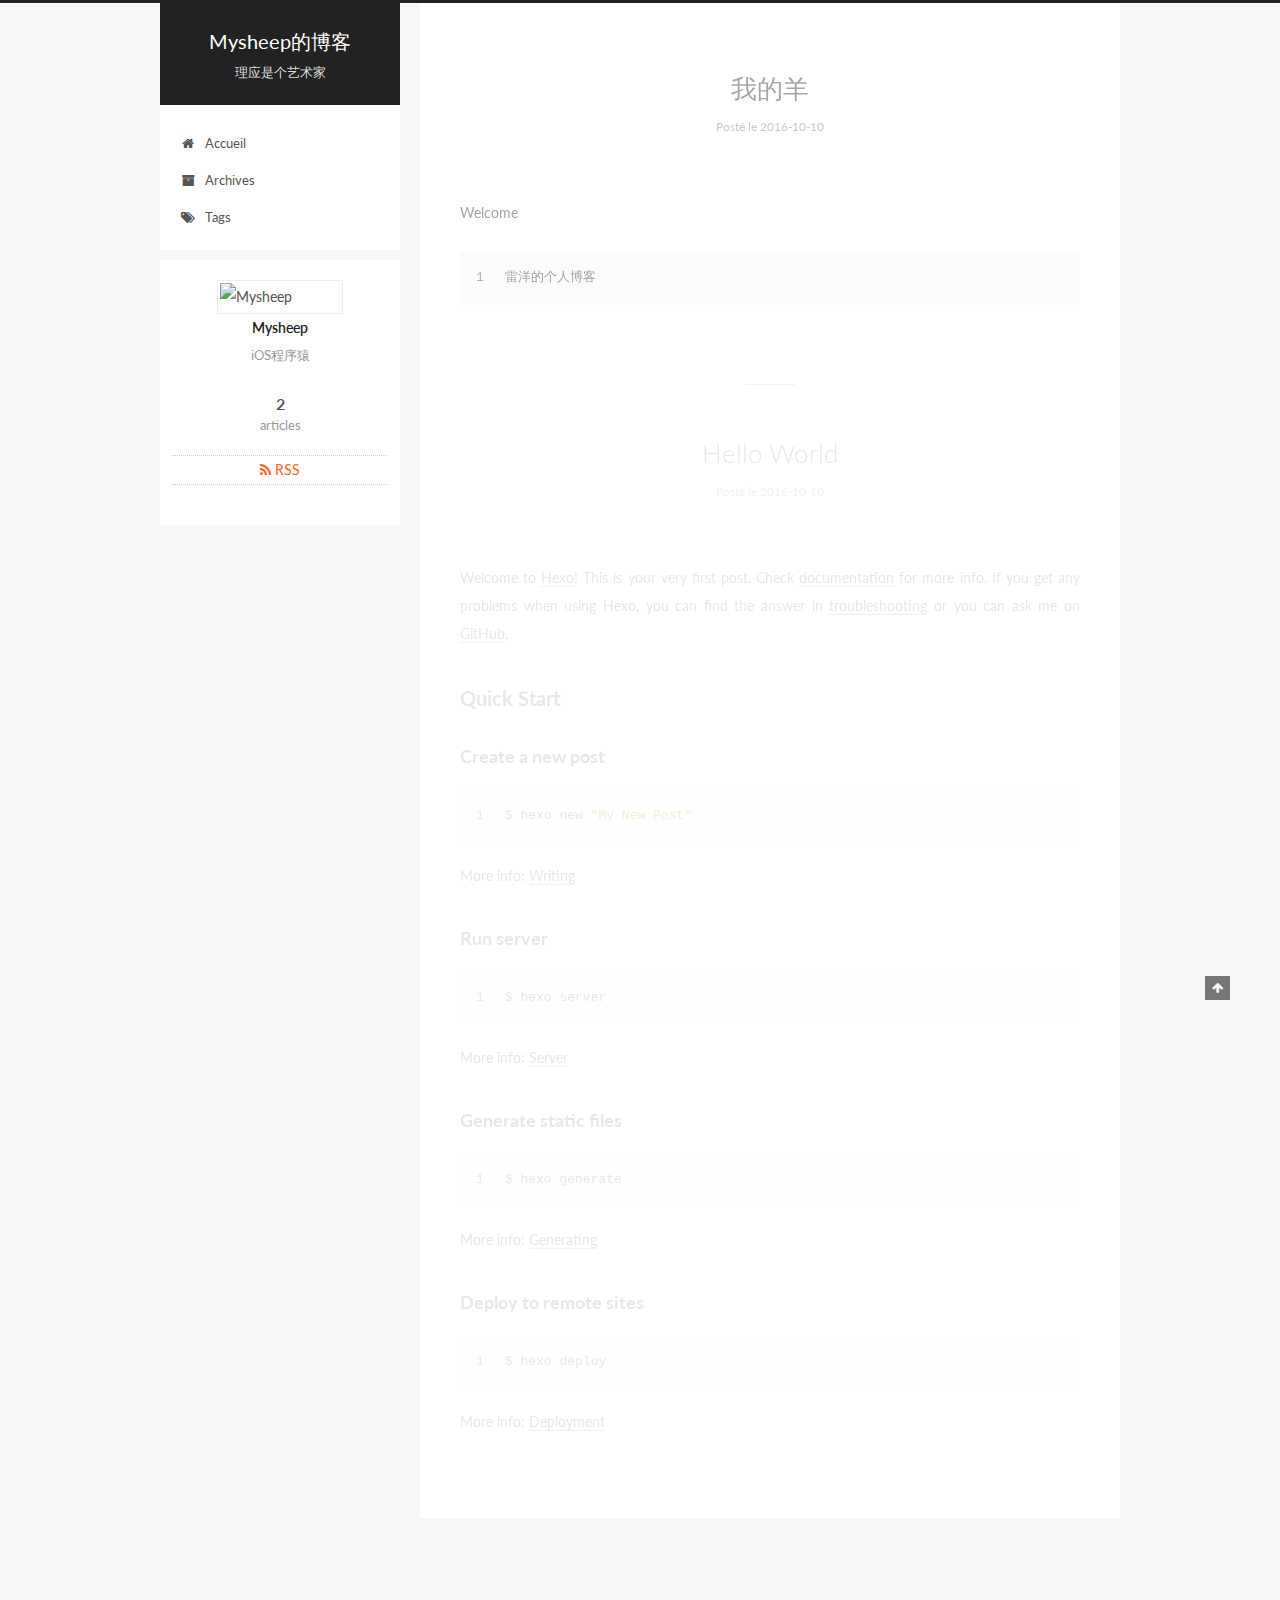
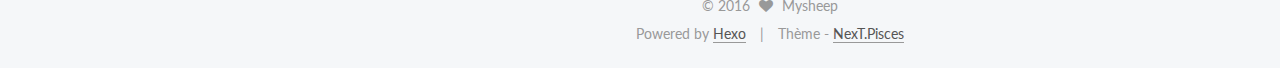
==== commit 9edd470f: "Site updated: 2016-10-12 10:22:05" ====
--- a/index.html
+++ b/index.html
@@ -178,7 +178,7 @@
             
               <i class="menu-item-icon fa fa-fw fa-home"></i> <br />
             
-            Home
+            Accueil
           </a>
         </li>
       
@@ -254,7 +254,7 @@
             <span class="post-meta-item-icon">
               <i class="fa fa-calendar-o"></i>
             </span>
-            <span class="post-meta-item-text">Posted on</span>
+            <span class="post-meta-item-text">Posté le</span>
             <time itemprop="dateCreated" datetime="2016-10-10T19:53:51+08:00" content="2016-10-10">
               2016-10-10
             </time>
@@ -348,7 +348,7 @@
             <span class="post-meta-item-icon">
               <i class="fa fa-calendar-o"></i>
             </span>
-            <span class="post-meta-item-text">Posted on</span>
+            <span class="post-meta-item-text">Posté le</span>
             <time itemprop="dateCreated" datetime="2016-10-10T15:59:09+08:00" content="2016-10-10">
               2016-10-10
             </time>
@@ -449,7 +449,7 @@
       <section class="site-overview sidebar-panel  sidebar-panel-active ">
         <div class="site-author motion-element" itemprop="author" itemscope itemtype="//schema.org/Person">
           <img class="site-author-image" itemprop="image"
-               src="/images/avatar.gif"
+               src="http://oev4axcwd.bkt.clouddn.com/6.jpg"
                alt="Mysheep" />
           <p class="site-author-name" itemprop="name">Mysheep</p>
           <p class="site-description motion-element" itemprop="description">iOS程序猿</p>
@@ -458,7 +458,7 @@
           <div class="site-state-item site-state-posts">
             <a href="/archives">
               <span class="site-state-item-count">2</span>
-              <span class="site-state-item-name">posts</span>
+              <span class="site-state-item-name">articles</span>
             </a>
           </div>
 
@@ -516,7 +516,7 @@
 </div>
 
 <div class="theme-info">
-  Theme -
+  Thème -
   <a class="theme-link" href="https://github.com/iissnan/hexo-theme-next">
     NexT.Pisces
   </a>
--- a/css/main.css
+++ b/css/main.css
@@ -1558,7 +1558,7 @@
   width: 4px;
   height: 4px;
   border-radius: 50%;
-  background: #fff;
+  background: #d0ffc9;
 }
 .links-of-blogroll {
   font-size: 13px;
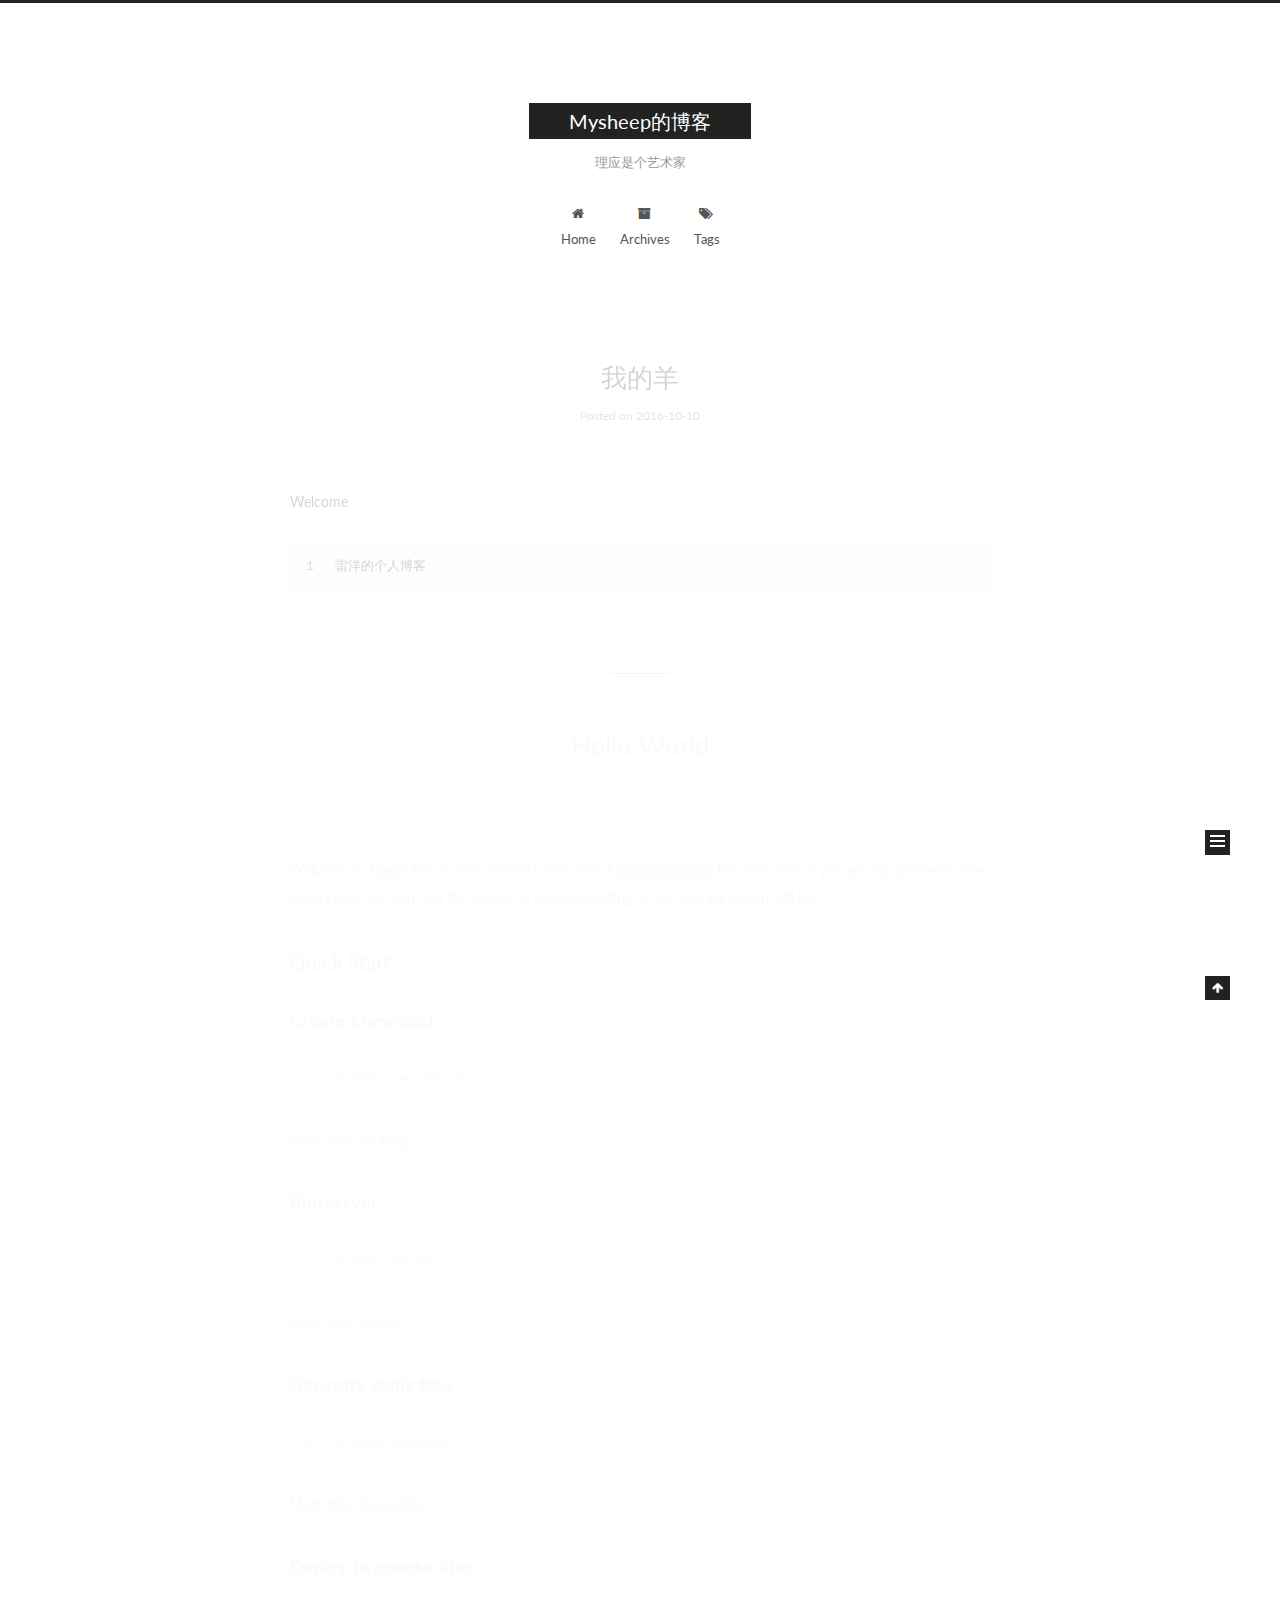
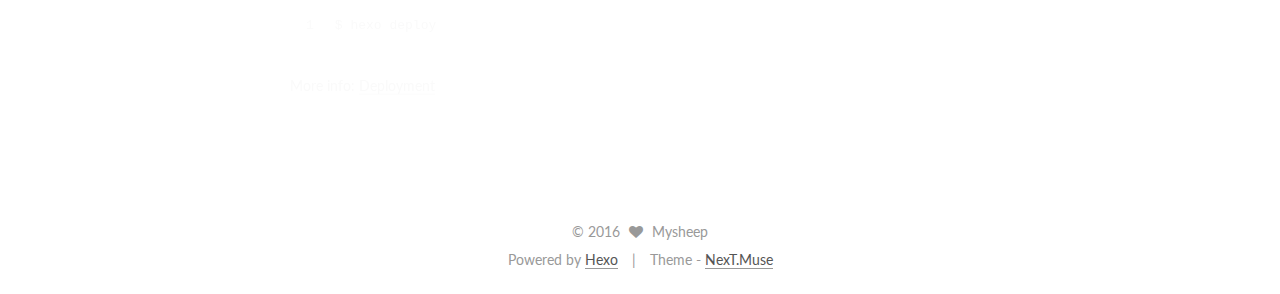
==== commit 9325f6fe: "Site updated: 2016-10-12 10:33:27" ====
--- a/index.html
+++ b/index.html
@@ -5,7 +5,7 @@
   
 
 
-<html class="theme-next pisces use-motion">
+<html class="theme-next muse use-motion">
 <head>
   <meta charset="UTF-8"/>
 <meta http-equiv="X-UA-Compatible" content="IE=edge,chrome=1" />
@@ -101,7 +101,7 @@
 <script type="text/javascript" id="hexo.configuration">
   var NexT = window.NexT || {};
   var CONFIG = {
-    scheme: 'Pisces',
+    scheme: 'Muse',
     sidebar: {"position":"left","display":"post"},
     fancybox: true,
     motion: true,
@@ -178,7 +178,7 @@
             
               <i class="menu-item-icon fa fa-fw fa-home"></i> <br />
             
-            Accueil
+            Home
           </a>
         </li>
       
@@ -254,7 +254,7 @@
             <span class="post-meta-item-icon">
               <i class="fa fa-calendar-o"></i>
             </span>
-            <span class="post-meta-item-text">Posté le</span>
+            <span class="post-meta-item-text">Posted on</span>
             <time itemprop="dateCreated" datetime="2016-10-10T19:53:51+08:00" content="2016-10-10">
               2016-10-10
             </time>
@@ -348,7 +348,7 @@
             <span class="post-meta-item-icon">
               <i class="fa fa-calendar-o"></i>
             </span>
-            <span class="post-meta-item-text">Posté le</span>
+            <span class="post-meta-item-text">Posted on</span>
             <time itemprop="dateCreated" datetime="2016-10-10T15:59:09+08:00" content="2016-10-10">
               2016-10-10
             </time>
@@ -458,7 +458,7 @@
           <div class="site-state-item site-state-posts">
             <a href="/archives">
               <span class="site-state-item-count">2</span>
-              <span class="site-state-item-name">articles</span>
+              <span class="site-state-item-name">posts</span>
             </a>
           </div>
 
@@ -516,9 +516,9 @@
 </div>
 
 <div class="theme-info">
-  Thème -
+  Theme -
   <a class="theme-link" href="https://github.com/iissnan/hexo-theme-next">
-    NexT.Pisces
+    NexT.Muse
   </a>
 </div>
 
@@ -584,13 +584,6 @@
   
   
 
-
-  <script type="text/javascript" src="/js/src/affix.js?v=5.0.2"></script>
-
-  <script type="text/javascript" src="/js/src/schemes/pisces.js?v=5.0.2"></script>
-
-
-
   
 
   
--- a/css/main.css
+++ b/css/main.css
@@ -737,7 +737,7 @@
   font-size: 14px;
   color: #fff;
   background: #222;
-  border: 2px solid #555;
+  border: 2px solid #222;
   text-decoration: none;
   border-radius: 0;
   transition-property: background-color;
@@ -748,8 +748,8 @@
 .btn:hover,
 .post-more-link .btn:hover {
   border-color: #222;
-  color: #fff;
-  background: #222;
+  color: #222;
+  background: #fff;
 }
 .btn-bar {
   display: block;
@@ -854,7 +854,7 @@
   width: 25px;
   background: #222;
   font-size: 12px;
-  opacity: 0.6;
+  opacity: 1;
   color: #fff;
   cursor: pointer;
   text-align: center;
@@ -875,7 +875,7 @@
   }
 }
 .back-to-top.back-to-top-on {
-  bottom: 40px;
+  bottom: 19px;
 }
 .header {
   background: #fff;
@@ -924,7 +924,7 @@
 .site-subtitle {
   margin-top: 10px;
   font-size: 13px;
-  color: #ddd;
+  color: #999;
 }
 .use-motion .brand {
   opacity: 0;
@@ -997,8 +997,7 @@
   transition-timing-function: ease-in-out;
   transition-delay: 0s;
 }
-.menu .menu-item a:hover,
-.menu-item-active a {
+.menu .menu-item a:hover {
   border-bottom-color: #222;
 }
 .menu .menu-item .fa {
@@ -1226,7 +1225,7 @@
   font-size: 26px;
   text-align: center;
   word-break: break-word;
-  font-weight: 300;
+  font-weight: 400;
 }
 @media (max-width: 767px) {
   .posts-expand .post-title {
@@ -1318,10 +1317,10 @@
   margin-top: 50px;
 }
 .post-more-link .btn {
-  color: #555;
+  color: #fff;
   font-size: 14px;
-  background: #fff;
-  border-radius: 2px;
+  background: #222;
+  border-radius: 0;
   line-height: 2;
 }
 .posts-expand .post-tags {
@@ -1474,20 +1473,20 @@
   display: block;
   margin: 0 auto;
   padding: 2px;
-  max-width: 120px;
+  max-width: 96px;
   height: auto;
-  border: 1px solid #eee;
+  border: 2px solid #333;
 }
 .site-author-name {
-  margin: 0;
-  text-align: center;
-  color: #222;
-  font-weight: 600;
+  margin: 5px 0 0;
+  text-align: center;
+  color: #f5f5f5;
+  font-weight: normal;
 }
 .site-description {
-  margin-top: 0;
-  text-align: center;
-  font-size: 13px;
+  margin-top: 5px;
+  text-align: center;
+  font-size: 14px;
   color: #999;
 }
 .site-state {
@@ -1499,7 +1498,7 @@
 .site-state-item {
   display: inline-block;
   padding: 0 15px;
-  border-left: 1px solid #eee;
+  border-left: 1px solid #333;
 }
 .site-state-item:first-child {
   border-left: none;
@@ -1512,11 +1511,11 @@
   text-align: center;
   color: inherit;
   font-weight: 600;
-  font-size: 16px;
+  font-size: 18px;
 }
 .site-state-item-name {
   font-size: 13px;
-  color: #999;
+  color: inherit;
 }
 .feed-link {
   margin-top: 20px;
@@ -1558,7 +1557,7 @@
   width: 4px;
   height: 4px;
   border-radius: 50%;
-  background: #d0ffc9;
+  background: #7aff1b;
 }
 .links-of-blogroll {
   font-size: 13px;
@@ -1587,7 +1586,7 @@
   color: #555;
 }
 .sidebar-nav li:hover {
-  color: #fc6423;
+  color: #f5f5f5;
 }
 .page-post-detail .sidebar-nav-toc {
   padding: 0 5px;
@@ -1596,11 +1595,11 @@
   margin-left: 10px;
 }
 .sidebar-nav .sidebar-nav-active {
-  color: #fc6423;
-  border-bottom-color: #fc6423;
+  color: #87daff;
+  border-bottom-color: #87daff;
 }
 .sidebar-nav .sidebar-nav-active:hover {
-  color: #fc6423;
+  color: #87daff;
 }
 .sidebar-panel {
   display: none;
@@ -1633,12 +1632,12 @@
   transition-timing-function: ease-in-out;
   transition-delay: 0s;
   transition-property: all;
-  color: #666;
+  color: #999;
+  border-bottom-color: #555;
+}
+.post-toc ol a:hover {
+  color: #ccc;
   border-bottom-color: #ccc;
-}
-.post-toc ol a:hover {
-  color: #000;
-  border-bottom-color: #000;
 }
 .post-toc .nav-item {
   overflow: hidden;
@@ -1659,14 +1658,14 @@
   display: block;
 }
 .post-toc .nav .active > a {
-  color: #fc6423;
-  border-bottom-color: #fc6423;
+  color: #87daff;
+  border-bottom-color: #87daff;
 }
 .post-toc .nav .active-current > a {
-  color: #fc6423;
+  color: #87daff;
 }
 .post-toc .nav .active-current > a:hover {
-  color: #fc6423;
+  color: #87daff;
 }
 .footer {
   font-size: 14px;
@@ -2051,28 +2050,6 @@
   top: 42%;
   color: #ccc;
 }
-.busuanzi-count:before {
-  content: " ";
-  float: left;
-  width: 260px;
-  min-height: 25px;
-}
-@media (min-width: 768px) and (max-width: 991px) {
-  .busuanzi-count {
-    width: auto;
-  }
-  .busuanzi-count:before {
-    display: none;
-  }
-}
-@media (max-width: 767px) {
-  .busuanzi-count {
-    width: auto;
-  }
-  .busuanzi-count:before {
-    display: none;
-  }
-}
 .site-uv,
 .site-pv,
 .page-pv {
@@ -2144,395 +2121,82 @@
   padding-left: 10px;
 }
 .page-post-detail .sidebar-toggle-line {
-  background: #fc6423;
+  background: #87daff;
 }
 .page-post-detail .comments {
   overflow: hidden;
 }
-body {
-  background: #f5f7f9;
-}
-@media (min-width: 992px) {
-  .full-image.full-image.full-image {
-    max-width: none;
-    width: 118%;
-    margin: 0 -9%;
-  }
-}
-.header {
-  position: relative;
-  margin: 0 auto;
-  width: 960px;
-}
-@media (min-width: 768px) and (max-width: 991px) {
-  .header {
-    width: auto;
-  }
-}
-@media (max-width: 767px) {
-  .header {
-    width: auto;
-  }
-}
-.header-inner {
-  position: absolute;
-  top: 0;
-  overflow: hidden;
-  padding: 0;
-  width: 240px;
-  background: #fff;
-}
-@media (min-width: 1600px) {
-  .container .header-inner {
-    width: 240px;
-  }
-}
-@media (min-width: 768px) and (max-width: 991px) {
-  .header-inner {
-    position: relative;
-    width: auto;
-  }
-}
-@media (max-width: 767px) {
-  .header-inner {
-    position: relative;
-    width: auto;
-  }
-}
-.main:before,
-.main:after {
-  content: " ";
-  display: table;
-}
-.main:after {
-  clear: both;
-}
-@media (min-width: 768px) and (max-width: 991px) {
-  .main {
-    padding-bottom: 100px;
-  }
-}
-@media (max-width: 767px) {
-  .main {
-    padding-bottom: 100px;
-  }
-}
-.container .main-inner {
-  width: 960px;
-}
-@media (min-width: 768px) and (max-width: 991px) {
-  .container .main-inner {
-    width: auto;
-  }
-}
-@media (max-width: 767px) {
-  .container .main-inner {
-    width: auto;
-  }
-}
-.content-wrap {
-  float: right;
-  box-sizing: border-box;
-  padding: 40px;
-  width: 700px;
-  background: #fff;
-  min-height: 700px;
-}
-@media (min-width: 768px) and (max-width: 991px) {
-  .content-wrap {
-    width: 100%;
-    padding: 20px;
-  }
-}
-@media (max-width: 767px) {
-  .content-wrap {
-    width: 100%;
-    padding: 20px;
-    min-height: auto;
-  }
-}
-.sidebar {
-  position: static;
-  float: left;
-  margin-top: 300px;
-  width: 240px;
-  background: #fff;
-  box-shadow: none;
-}
-@media (min-width: 768px) and (max-width: 991px) {
-  .sidebar {
-    display: none;
-  }
-}
-@media (max-width: 767px) {
-  .sidebar {
-    display: none;
-  }
-}
-.sidebar-toggle {
-  display: none;
-}
-.footer-inner {
-  width: 960px;
-}
-.footer-inner:before {
-  content: " ";
-  float: left;
-  width: 260px;
-  min-height: 50px;
-}
-@media (min-width: 768px) and (max-width: 991px) {
+@media (max-width: 767px) {
+  .header-inner,
+  .container .main-inner,
   .footer-inner {
     width: auto;
   }
-  .footer-inner:before {
+}
+embed {
+  display: block;
+  margin: 0px auto 25px auto;
+}
+.custom-logo .site-meta-headline {
+  text-align: center;
+}
+.custom-logo .brand {
+  background: none;
+}
+.custom-logo .site-title {
+  margin: 10px auto 0;
+  font-size: 24px;
+  color: #222;
+}
+.custom-logo .site-title a {
+  border: none;
+}
+.custom-logo-image {
+  margin: 0 auto;
+  padding: 5px;
+  max-width: 150px;
+  background: #fff;
+}
+@media (max-width: 767px) {
+  .site-nav {
+    position: absolute;
+    left: 0;
+    top: 52px;
+    margin: 0;
+    width: 100%;
+    padding: 0;
+    background: #fff;
+    border-bottom: 1px solid #ddd;
+  }
+}
+@media (max-width: 767px) {
+  .menu {
+    text-align: left;
+  }
+}
+@media (max-width: 767px) {
+  .menu .menu-item {
+    display: block;
+    margin: 0 10px;
+    vertical-align: top;
+  }
+}
+@media (max-width: 767px) {
+  .menu .menu-item br {
     display: none;
   }
 }
 @media (max-width: 767px) {
-  .footer-inner {
-    width: auto;
-  }
-  .footer-inner:before {
-    display: none;
-  }
-}
-.sidebar-position-right .header-inner {
-  right: 0;
-}
-.sidebar-position-right .content-wrap {
-  float: left;
-}
-.sidebar-position-right .sidebar {
-  float: right;
-}
-.sidebar-position-right .footer-inner:before {
-  float: right;
-}
-.site-meta {
-  padding: 20px 0;
-  color: #fff;
-  background: #222;
-}
-@media (min-width: 768px) and (max-width: 991px) {
-  .site-meta {
-    box-shadow: 0 0 16px rgba(0,0,0,0.5);
-  }
-}
-@media (max-width: 767px) {
-  .site-meta {
-    box-shadow: 0 0 16px rgba(0,0,0,0.5);
-  }
-}
-.brand {
-  display: block;
-  padding: 0;
-  background: none;
-}
-.brand:hover {
-  color: #fff;
-}
-.site-subtitle {
-  margin: 0;
+  .menu .menu-item a {
+    padding: 5px 10px;
+  }
+}
+.menu .menu-item .fa {
+  margin-right: 0;
 }
 .site-search form {
   display: none;
 }
-.site-nav {
-  border-top: none;
-}
-@media (min-width: 768px) and (max-width: 991px) {
-  .site-nav {
-    display: none !important;
-  }
-}
-@media (min-width: 768px) and (max-width: 991px) {
-  .site-nav-on {
-    display: block !important;
-  }
-}
-.menu .menu-item {
-  display: block;
-  margin: 0;
-  list-style: none;
-}
-.menu .menu-item a {
-  position: relative;
-  box-sizing: border-box;
-  padding: 5px 20px;
-  text-align: left;
-  line-height: inherit;
-  transition-property: background-color;
-  transition-duration: 0.2s;
-  transition-timing-function: ease-in-out;
-  transition-delay: 0s;
-}
-.menu .menu-item a:hover,
-.menu-item-active a {
-  background: #f9f9f9;
-  border-bottom-color: #fff;
-}
-.menu .menu-item br {
-  display: none;
-}
-.menu-item-active a:after {
-  content: " ";
-  position: absolute;
-  top: 50%;
-  margin-top: -3px;
-  right: 15px;
-  width: 6px;
-  height: 6px;
-  border-radius: 50%;
-  background-color: #bbb;
-}
-.btn-bar {
-  background-color: #fff;
-}
-.site-nav-toggle {
-  top: 20px;
-  left: 20px;
-}
-@media (min-width: 768px) and (max-width: 991px) {
-  .site-nav-toggle {
-    display: block;
-  }
-}
-.use-motion .sidebar .motion-element {
-  opacity: 1;
-}
-.sidebar {
-  display: none;
-  right: auto;
-  bottom: auto;
-  -webkit-transform: none;
-}
-.sidebar-inner {
-  box-sizing: border-box;
-  width: 240px;
-  color: #555;
-  background: #fff;
-}
-.sidebar-inner.affix {
-  position: fixed;
-  top: 0;
-}
-.site-overview {
-  margin: 0 2px;
-  text-align: left;
-}
-.site-author:before,
-.site-author:after {
-  content: " ";
-  display: table;
-}
-.site-author:after {
-  clear: both;
-}
-.sidebar a {
-  color: #555;
-}
-.sidebar a:hover {
-  color: #222;
-}
-.links-of-author-item a:before {
-  display: none;
-}
-.links-of-author-item a {
-  border-bottom: none;
-  text-decoration: underline;
-}
-.feed-link {
-  border-top: 1px dotted #ccc;
-  border-bottom: 1px dotted #ccc;
-  text-align: center;
-}
-.feed-link a {
-  display: block;
-  color: #fc6423;
-  border: none;
-}
-.feed-link a:hover {
-  background: none;
-  color: #e34603;
-}
-.feed-link a:hover i {
-  color: #e34603;
-}
-.links-of-author:before,
-.links-of-author:after {
-  content: " ";
-  display: table;
-}
-.links-of-author:after {
-  clear: both;
-}
-.links-of-author-item {
-  float: left;
-  margin: 5px 0 0;
-  width: 50%;
-}
-.links-of-author-item a {
-  box-sizing: border-box;
-  display: inline-block;
-  margin-right: 0;
-  margin-bottom: 0;
-  padding: 0 5px;
-  overflow: hidden;
-  white-space: nowrap;
-  text-overflow: ellipsis;
-}
-.links-of-author-item a {
-  display: block;
-  text-decoration: none;
-}
-.links-of-author-item a:hover {
-  border-radius: 4px;
-  background: #eee;
-}
-.links-of-author-item .fa {
-  margin-right: 2px;
-  font-size: 16px;
-}
-.links-of-author-item .fa-globe {
-  font-size: 15px;
-}
-.links-of-blogroll {
-  margin-top: 20px;
-  padding: 3px 0 0;
-  border-top: 1px dotted #ccc;
-}
-.links-of-blogroll-title {
-  margin-top: 0;
-}
-.links-of-blogroll-item {
-  padding: 0;
-}
-.links-of-blogroll-inline:before,
-.links-of-blogroll-inline:after {
-  content: " ";
-  display: table;
-}
-.links-of-blogroll-inline:after {
-  clear: both;
-}
 .links-of-blogroll-inline .links-of-blogroll-item {
-  float: left;
-  margin: 5px 0 0;
-  width: 50%;
-}
-.links-of-blogroll-inline .links-of-blogroll-item a {
-  box-sizing: border-box;
-  display: inline-block;
-  margin-right: 0;
-  margin-bottom: 0;
-  padding: 0 5px;
-  overflow: hidden;
-  white-space: nowrap;
-  text-overflow: ellipsis;
-}
-@media (max-width: 767px) {
-  .post-body {
-    text-align: justify;
-  }
-}
+  display: inline-block;
+}
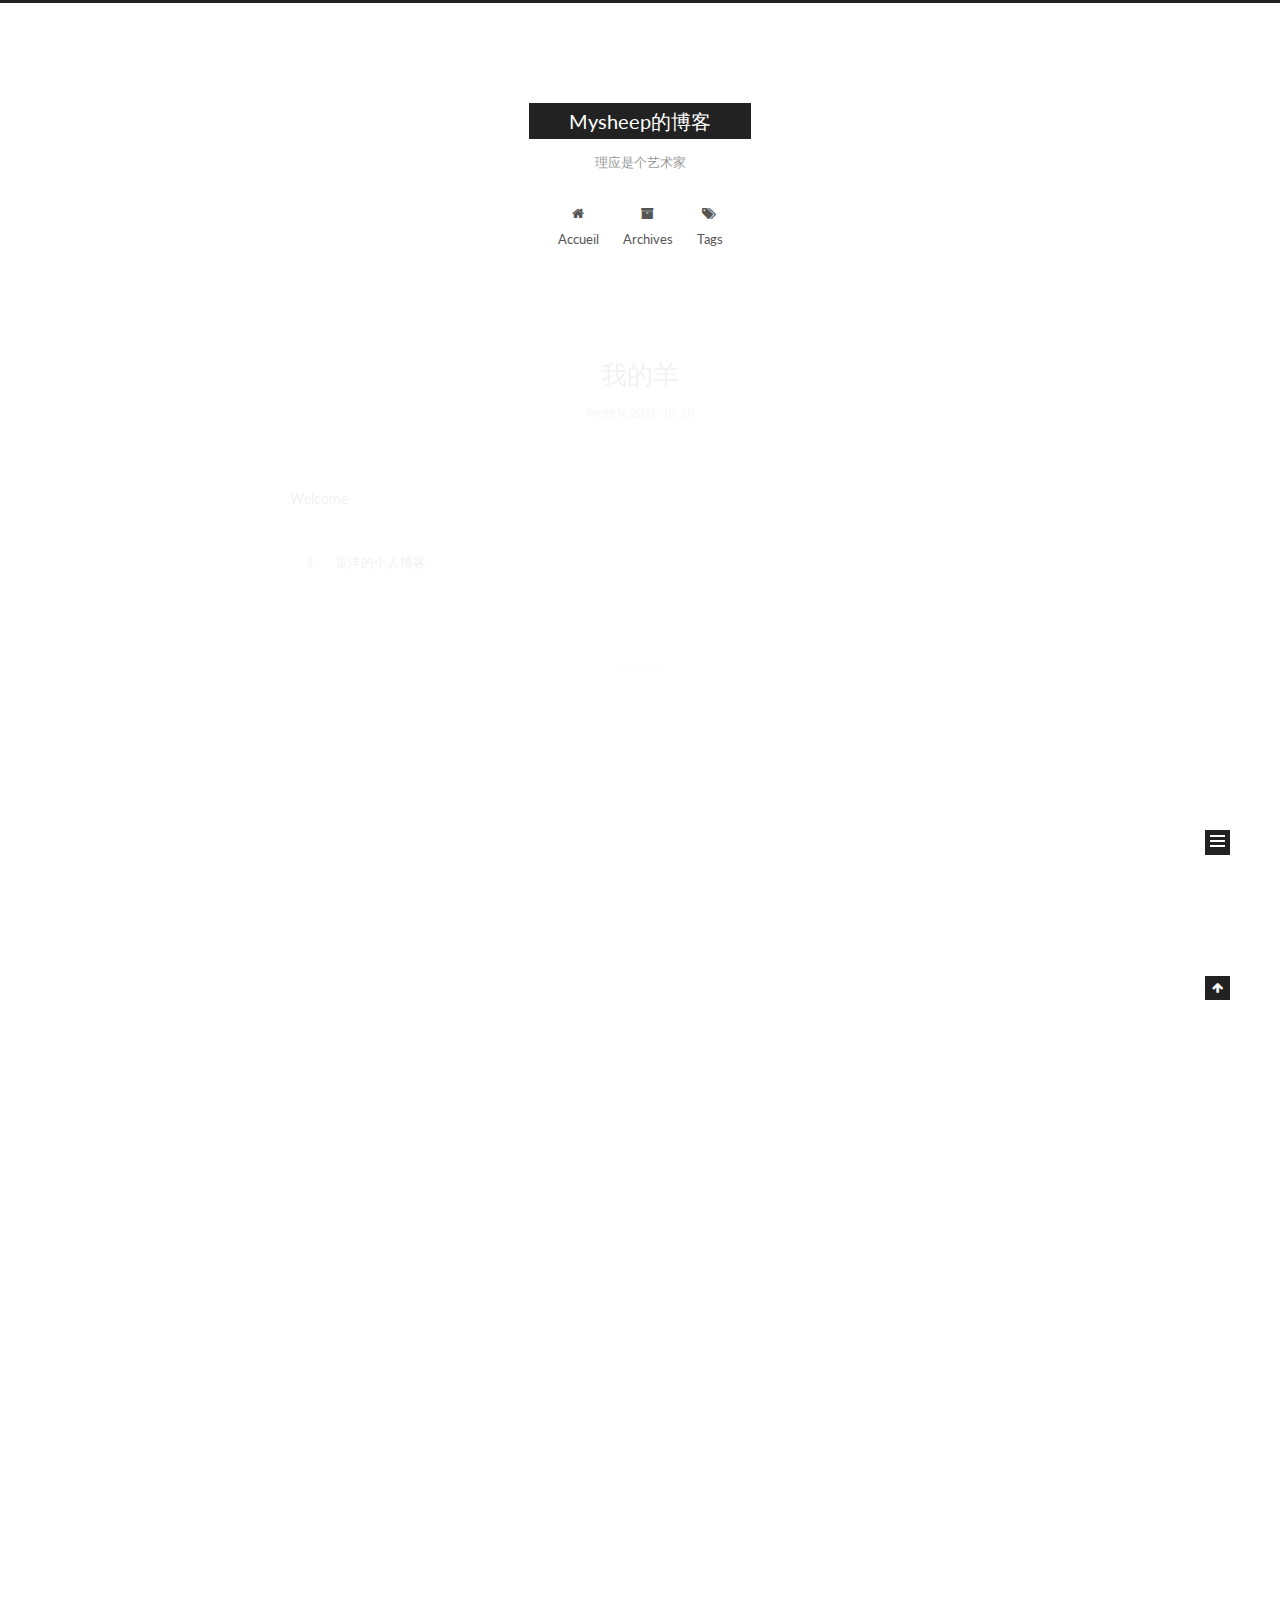
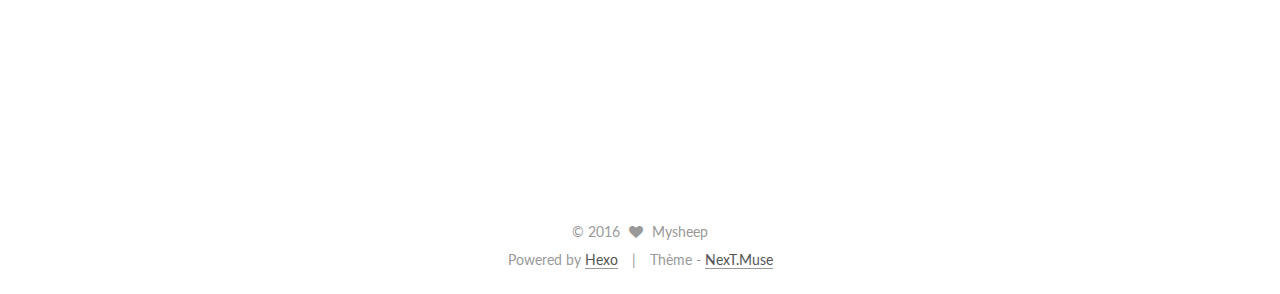
==== commit fff56b87: "Site updated: 2016-10-12 10:39:04" ====
--- a/index.html
+++ b/index.html
@@ -178,7 +178,7 @@
             
               <i class="menu-item-icon fa fa-fw fa-home"></i> <br />
             
-            Home
+            Accueil
           </a>
         </li>
       
@@ -254,7 +254,7 @@
             <span class="post-meta-item-icon">
               <i class="fa fa-calendar-o"></i>
             </span>
-            <span class="post-meta-item-text">Posted on</span>
+            <span class="post-meta-item-text">Posté le</span>
             <time itemprop="dateCreated" datetime="2016-10-10T19:53:51+08:00" content="2016-10-10">
               2016-10-10
             </time>
@@ -348,7 +348,7 @@
             <span class="post-meta-item-icon">
               <i class="fa fa-calendar-o"></i>
             </span>
-            <span class="post-meta-item-text">Posted on</span>
+            <span class="post-meta-item-text">Posté le</span>
             <time itemprop="dateCreated" datetime="2016-10-10T15:59:09+08:00" content="2016-10-10">
               2016-10-10
             </time>
@@ -458,7 +458,7 @@
           <div class="site-state-item site-state-posts">
             <a href="/archives">
               <span class="site-state-item-count">2</span>
-              <span class="site-state-item-name">posts</span>
+              <span class="site-state-item-name">articles</span>
             </a>
           </div>
 
@@ -516,7 +516,7 @@
 </div>
 
 <div class="theme-info">
-  Theme -
+  Thème -
   <a class="theme-link" href="https://github.com/iissnan/hexo-theme-next">
     NexT.Muse
   </a>
--- a/css/main.css
+++ b/css/main.css
@@ -1557,7 +1557,7 @@
   width: 4px;
   height: 4px;
   border-radius: 50%;
-  background: #7aff1b;
+  background: #7c8eff;
 }
 .links-of-blogroll {
   font-size: 13px;
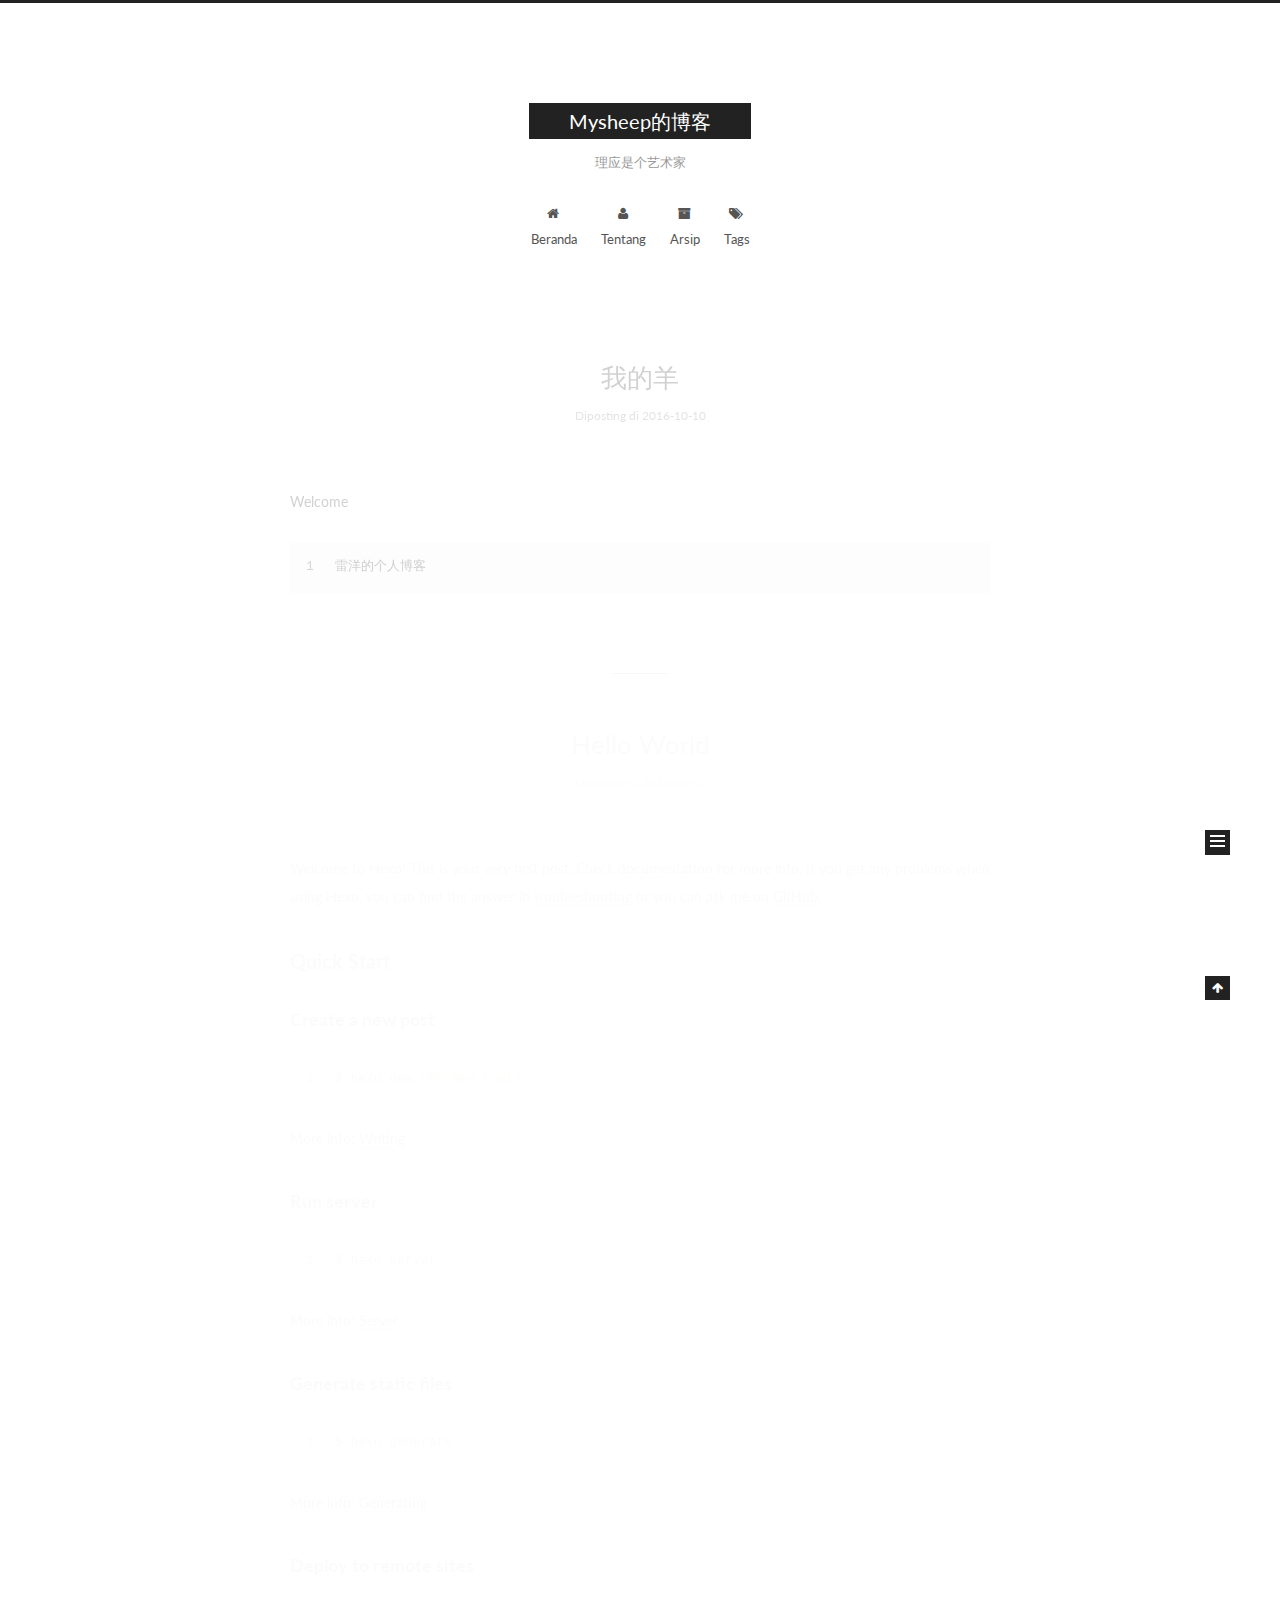
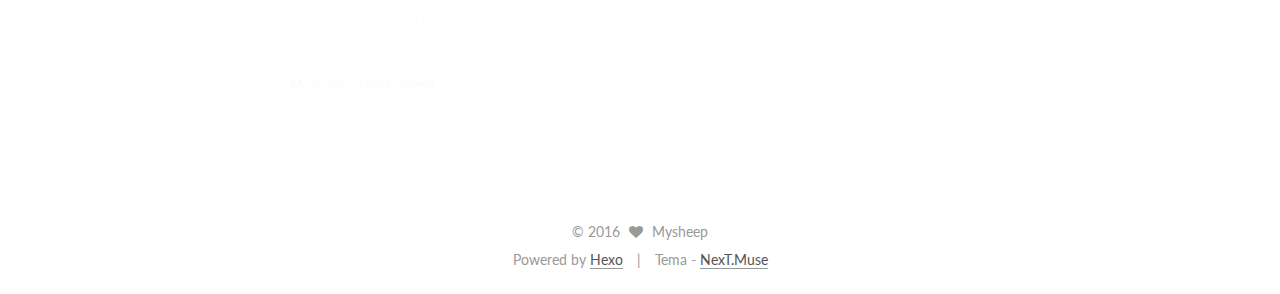
==== commit 11fdca2b: "Site updated: 2016-10-12 10:52:09" ====
--- a/index.html
+++ b/index.html
@@ -107,7 +107,7 @@
     motion: true,
     duoshuo: {
       userId: '0',
-      author: 'Author'
+      author: 'Penulis'
     }
   };
 </script>
@@ -178,23 +178,33 @@
             
               <i class="menu-item-icon fa fa-fw fa-home"></i> <br />
             
-            Accueil
+            Beranda
           </a>
         </li>
       
         
+        <li class="menu-item menu-item-about">
+          <a href="/about" rel="section">
+            
+              <i class="menu-item-icon fa fa-fw fa-user"></i> <br />
+            
+            Tentang
+          </a>
+        </li>
+      
+        
         <li class="menu-item menu-item-archives">
           <a href="/archives" rel="section">
             
               <i class="menu-item-icon fa fa-fw fa-archive"></i> <br />
             
-            Archives
+            Arsip
           </a>
         </li>
       
         
         <li class="menu-item menu-item-tags">
-          <a href="/tags" rel="section">
+          <a href="/#tags" rel="section">
             
               <i class="menu-item-icon fa fa-fw fa-tags"></i> <br />
             
@@ -254,7 +264,7 @@
             <span class="post-meta-item-icon">
               <i class="fa fa-calendar-o"></i>
             </span>
-            <span class="post-meta-item-text">Posté le</span>
+            <span class="post-meta-item-text">Diposting di</span>
             <time itemprop="dateCreated" datetime="2016-10-10T19:53:51+08:00" content="2016-10-10">
               2016-10-10
             </time>
@@ -348,7 +358,7 @@
             <span class="post-meta-item-icon">
               <i class="fa fa-calendar-o"></i>
             </span>
-            <span class="post-meta-item-text">Posté le</span>
+            <span class="post-meta-item-text">Diposting di</span>
             <time itemprop="dateCreated" datetime="2016-10-10T15:59:09+08:00" content="2016-10-10">
               2016-10-10
             </time>
@@ -452,13 +462,13 @@
                src="http://oev4axcwd.bkt.clouddn.com/6.jpg"
                alt="Mysheep" />
           <p class="site-author-name" itemprop="name">Mysheep</p>
-          <p class="site-description motion-element" itemprop="description">iOS程序猿</p>
+          <p class="site-description motion-element" itemprop="description">一只特立独行的羊~</p>
         </div>
         <nav class="site-state motion-element">
           <div class="site-state-item site-state-posts">
             <a href="/archives">
               <span class="site-state-item-count">2</span>
-              <span class="site-state-item-name">articles</span>
+              <span class="site-state-item-name">posting</span>
             </a>
           </div>
 
@@ -516,7 +526,7 @@
 </div>
 
 <div class="theme-info">
-  Thème -
+  Tema -
   <a class="theme-link" href="https://github.com/iissnan/hexo-theme-next">
     NexT.Muse
   </a>
--- a/css/main.css
+++ b/css/main.css
@@ -1557,7 +1557,7 @@
   width: 4px;
   height: 4px;
   border-radius: 50%;
-  background: #7c8eff;
+  background: #289c86;
 }
 .links-of-blogroll {
   font-size: 13px;
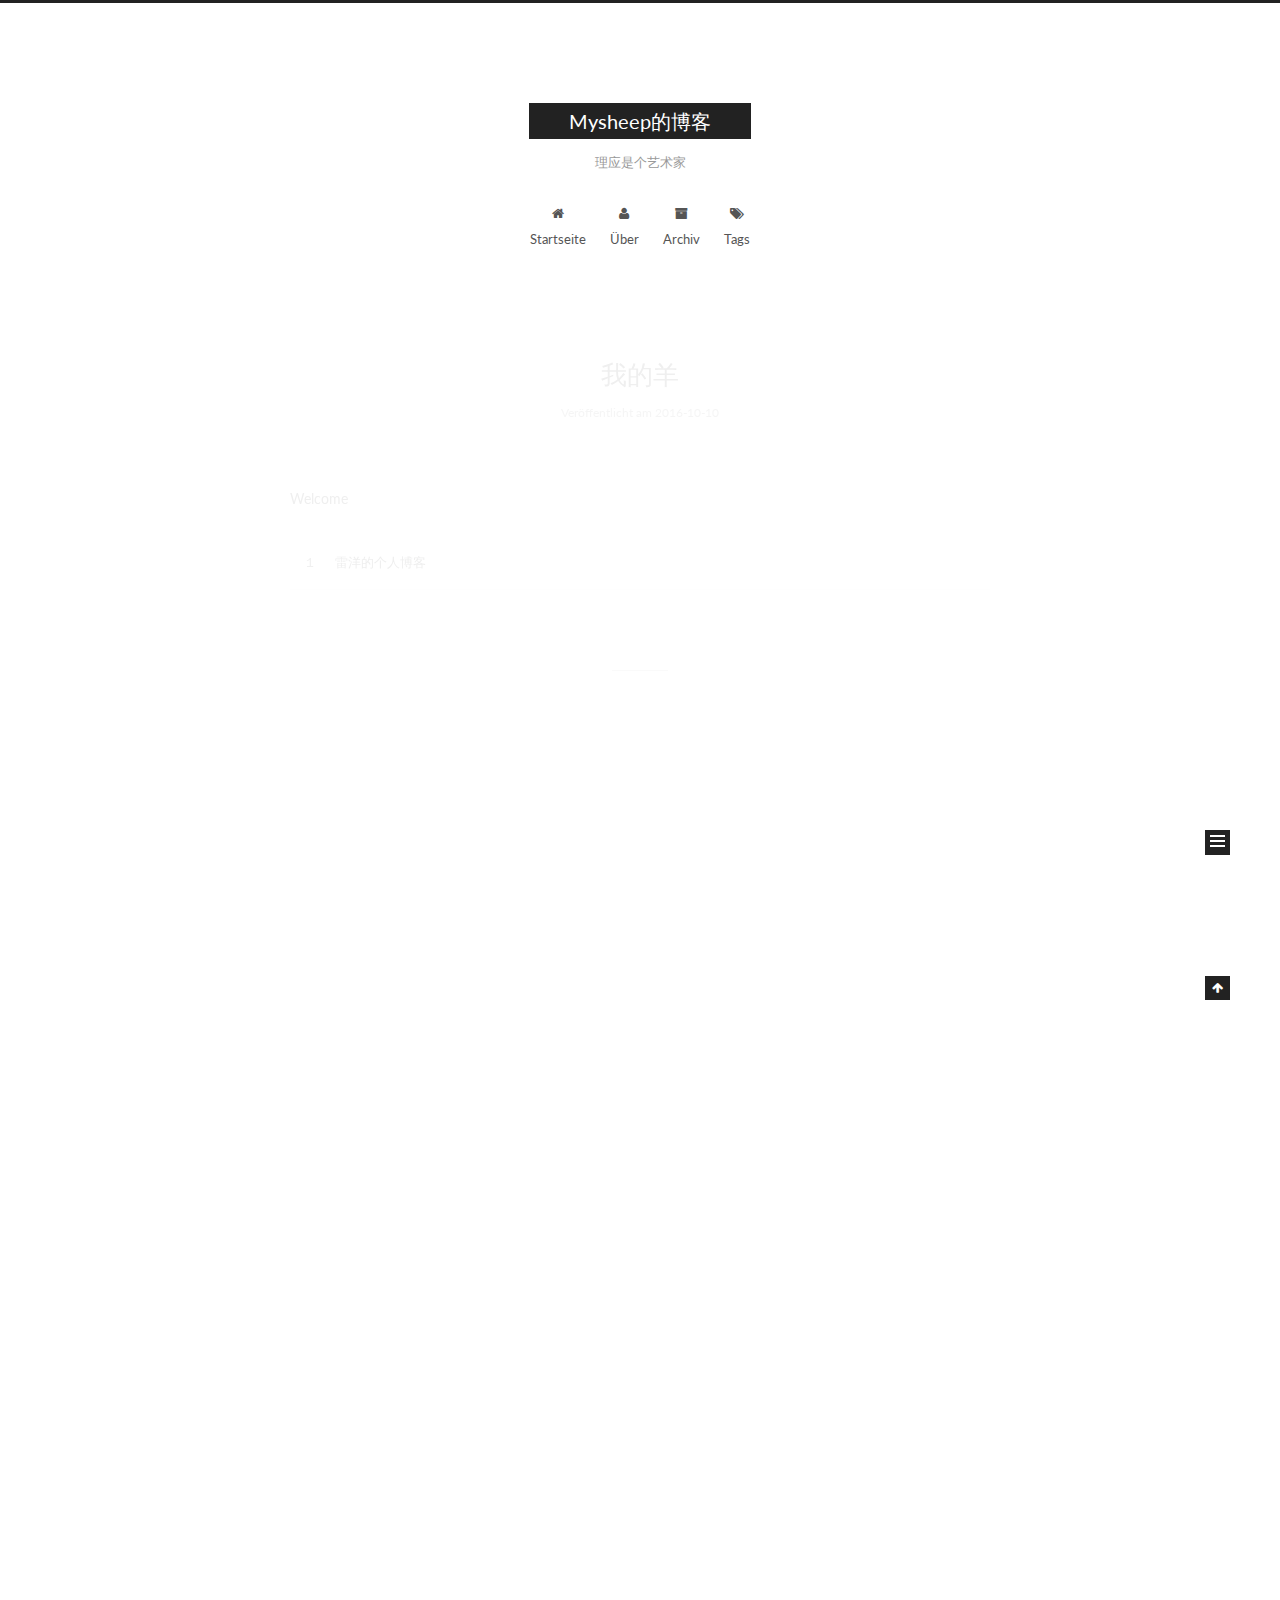
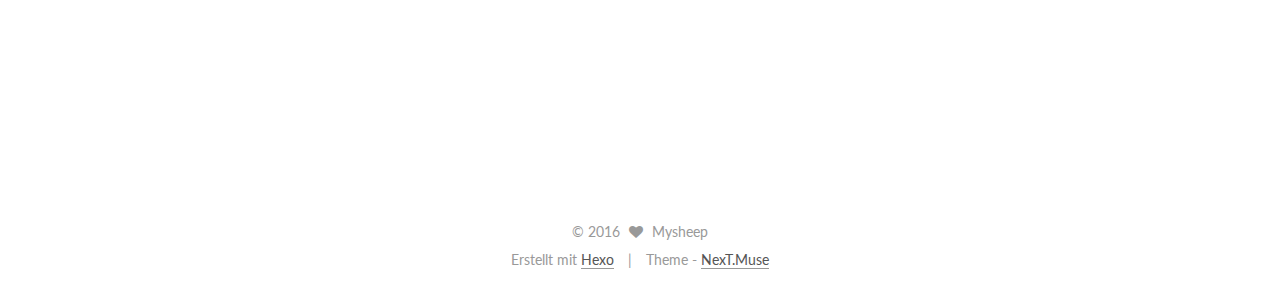
==== commit 2ca4387c: "Site updated: 2016-10-12 10:56:15" ====
--- a/index.html
+++ b/index.html
@@ -107,7 +107,7 @@
     motion: true,
     duoshuo: {
       userId: '0',
-      author: 'Penulis'
+      author: 'Author'
     }
   };
 </script>
@@ -178,7 +178,7 @@
             
               <i class="menu-item-icon fa fa-fw fa-home"></i> <br />
             
-            Beranda
+            Startseite
           </a>
         </li>
       
@@ -188,7 +188,7 @@
             
               <i class="menu-item-icon fa fa-fw fa-user"></i> <br />
             
-            Tentang
+            Über
           </a>
         </li>
       
@@ -198,7 +198,7 @@
             
               <i class="menu-item-icon fa fa-fw fa-archive"></i> <br />
             
-            Arsip
+            Archiv
           </a>
         </li>
       
@@ -264,7 +264,7 @@
             <span class="post-meta-item-icon">
               <i class="fa fa-calendar-o"></i>
             </span>
-            <span class="post-meta-item-text">Diposting di</span>
+            <span class="post-meta-item-text">Veröffentlicht am</span>
             <time itemprop="dateCreated" datetime="2016-10-10T19:53:51+08:00" content="2016-10-10">
               2016-10-10
             </time>
@@ -358,7 +358,7 @@
             <span class="post-meta-item-icon">
               <i class="fa fa-calendar-o"></i>
             </span>
-            <span class="post-meta-item-text">Diposting di</span>
+            <span class="post-meta-item-text">Veröffentlicht am</span>
             <time itemprop="dateCreated" datetime="2016-10-10T15:59:09+08:00" content="2016-10-10">
               2016-10-10
             </time>
@@ -468,7 +468,7 @@
           <div class="site-state-item site-state-posts">
             <a href="/archives">
               <span class="site-state-item-count">2</span>
-              <span class="site-state-item-name">posting</span>
+              <span class="site-state-item-name">Artikel</span>
             </a>
           </div>
 
@@ -522,11 +522,11 @@
 </div>
 
 <div class="powered-by">
-  Powered by <a class="theme-link" href="https://hexo.io">Hexo</a>
+  Erstellt mit  <a class="theme-link" href="https://hexo.io">Hexo</a>
 </div>
 
 <div class="theme-info">
-  Tema -
+  Theme -
   <a class="theme-link" href="https://github.com/iissnan/hexo-theme-next">
     NexT.Muse
   </a>
--- a/css/main.css
+++ b/css/main.css
@@ -1557,7 +1557,7 @@
   width: 4px;
   height: 4px;
   border-radius: 50%;
-  background: #289c86;
+  background: #d95969;
 }
 .links-of-blogroll {
   font-size: 13px;
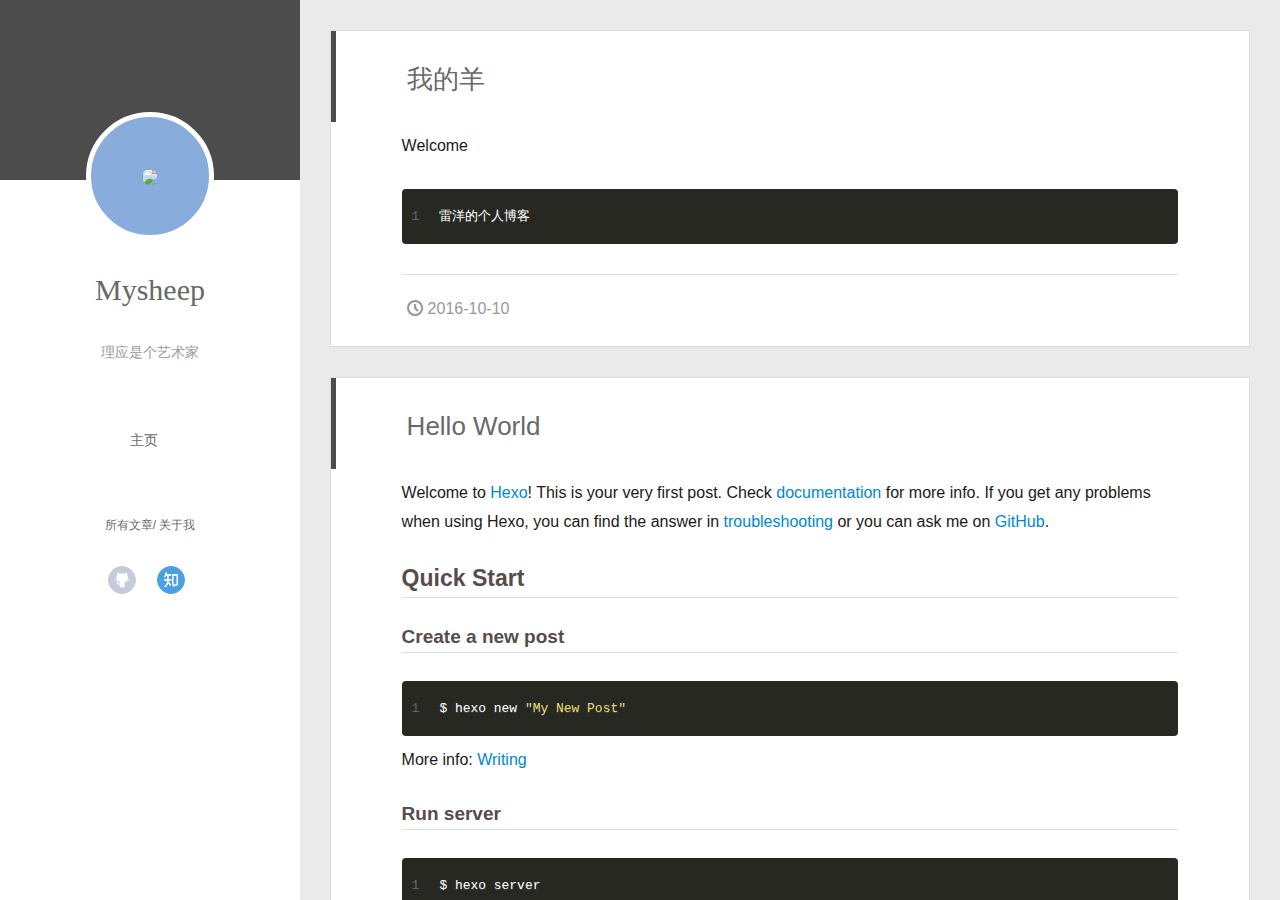
==== commit db95df72: "Site updated: 2016-10-12 11:02:37" ====
--- a/index.html
+++ b/index.html
@@ -1,92 +1,12 @@
-<!doctype html>
-
-
-
-  
-
-
-<html class="theme-next muse use-motion">
+<!DOCTYPE html>
+<html>
 <head>
-  <meta charset="UTF-8"/>
-<meta http-equiv="X-UA-Compatible" content="IE=edge,chrome=1" />
-<meta name="viewport" content="width=device-width, initial-scale=1, maximum-scale=1"/>
-
-
-
-<meta http-equiv="Cache-Control" content="no-transform" />
-<meta http-equiv="Cache-Control" content="no-siteapp" />
-
-
-
-
-
-
-
-
-
-
-
-
-  
-  
-  <link href="/vendors/fancybox/source/jquery.fancybox.css?v=2.1.5" rel="stylesheet" type="text/css" />
-
-
-
-
-  
-  
-  
-  
-
-  
-    
-    
-  
-
-  
-
-  
-
-  
-
-  
-
-  
-    
-    
-    <link href="//fonts.googleapis.com/css?family=Lato:300,300italic,400,400italic,700,700italic&subset=latin,latin-ext" rel="stylesheet" type="text/css">
-  
-
-
-
-
-
-
-<link href="/vendors/font-awesome/css/font-awesome.min.css?v=4.4.0" rel="stylesheet" type="text/css" />
-
-<link href="/css/main.css?v=5.0.2" rel="stylesheet" type="text/css" />
-
-
-  <meta name="keywords" content="Hexo, NexT" />
-
-
-
-
-
-  <link rel="alternate" href="/atom.xml" title="Mysheep的博客" type="application/atom+xml" />
-
-
-
-
-  <link rel="shortcut icon" type="image/x-icon" href="/favicon.ico?v=5.0.2" />
-
-
-
-
-
-
-<meta name="description" content="iOS程序猿">
+  <meta charset="utf-8">
+  
+  <meta http-equiv="X-UA-Compatible" content="IE=edge" >
+  <title>Mysheep的博客</title>
+  <meta name="viewport" content="width=device-width, initial-scale=1, maximum-scale=1">
+  <meta name="description" content="iOS程序猿">
 <meta property="og:type" content="website">
 <meta property="og:title" content="Mysheep的博客">
 <meta property="og:url" content="https://github.com/Mysheeps/Mysheeps.github.io.git/index.html">
@@ -95,301 +15,177 @@
 <meta name="twitter:card" content="summary">
 <meta name="twitter:title" content="Mysheep的博客">
 <meta name="twitter:description" content="iOS程序猿">
-
-
-
-<script type="text/javascript" id="hexo.configuration">
-  var NexT = window.NexT || {};
-  var CONFIG = {
-    scheme: 'Muse',
-    sidebar: {"position":"left","display":"post"},
-    fancybox: true,
-    motion: true,
-    duoshuo: {
-      userId: '0',
-      author: 'Author'
-    }
-  };
-</script>
-
-
-
-
-  <link rel="canonical" href="https://github.com/Mysheeps/Mysheeps.github.io.git/"/>
-
-
-  <title> Mysheep的博客 </title>
+  
+    <link rel="alternative" href="/atom.xml" title="Mysheep的博客" type="application/atom+xml">
+  
+  
+    <link rel="icon" href="//favicon.png">
+  
+  <script src="/style.js"></script>
+  
+
 </head>
 
-<body itemscope itemtype="//schema.org/WebPage" lang="">
-
-  
-
-
-
-
-
-
-
-
-
-
-  
-  
-    
-  
-
-  <div class="container one-collumn sidebar-position-left 
-   page-home 
- ">
-    <div class="headband"></div>
-
-    <header id="header" class="header" itemscope itemtype="//schema.org/WPHeader">
-      <div class="header-inner"><div class="site-meta ">
-  
-
-  <div class="custom-logo-site-title">
-    <a href="/"  class="brand" rel="start">
-      <span class="logo-line-before"><i></i></span>
-      <span class="site-title">Mysheep的博客</span>
-      <span class="logo-line-after"><i></i></span>
-    </a>
-  </div>
-  <p class="site-subtitle">理应是个艺术家</p>
+<body>
+  <div id="container">
+    <div class="left-col">
+      <div class="overlay"></div>
+<div class="intrude-less">
+	<header id="header" class="inner">
+		<a href="/" class="profilepic">
+			
+			<img src="http://oev4axcwd.bkt.clouddn.com/6.jpg" class="js-avatar">
+			
+		</a>
+
+		<hgroup>
+		  <h1 class="header-author"><a href="/">Mysheep</a></h1>
+		</hgroup>
+
+		
+		<p class="header-subtitle">理应是个艺术家</p>
+		
+
+		<nav class="header-menu">
+			<ul>
+			
+				<li><a href="/">主页</a></li>
+	        
+			</ul>
+		</nav>
+		<nav class="header-smart-menu">
+	        
+    		
+    			
+    			<a class="js-smart-menu" data-idx="0" href="javascript:void(0)">所有文章</a>
+    			
+    			
+            
+    			
+    			<a class="js-smart-menu" data-idx="1" href="javascript:void(0)">关于我</a>
+    			
+    			
+            
+		</nav>
+		<nav class="header-nav">
+			<div class="social">
+				
+					<a class="github" target="_blank" href="https://github.com/Mysheeps/Mysheeps.github.io.gi" title="github">github</a>
+		        
+					<a class="zhihu" target="_blank" href="http://www.jianshu.com/users/b39e31c26f2c/timeline" title="zhihu">zhihu</a>
+		        
+			</div>
+		</nav>
+	</header>		
 </div>
 
-<div class="site-nav-toggle">
-  <button>
-    <span class="btn-bar"></span>
-    <span class="btn-bar"></span>
-    <span class="btn-bar"></span>
-  </button>
-</div>
-
-<nav class="site-nav">
-  
-
-  
-    <ul id="menu" class="menu">
-      
+    </div>
+    <div class="mid-col">
+      <nav id="mobile-nav">
+  	<div class="overlay">
+  		<div class="slider-trigger"><i class="icon-list"></i></div>
+  		<h1 class="header-author js-mobile-header hide">Mysheep</h1>
+  	</div>
+	<div class="intrude-less">
+		<header id="header" class="inner">
+			<div class="profilepic">
+				
+					<img src="http://oev4axcwd.bkt.clouddn.com/6.jpg" class="js-avatar">
+				
+			</div>
+			<hgroup>
+			  <h1 class="header-author">Mysheep</h1>
+			</hgroup>
+			
+			<p class="header-subtitle">理应是个艺术家</p>
+			
+			<nav class="header-menu">
+				<ul>
+				
+					<li><a href="/">主页</a></li>
+		        
+				</ul>
+			</nav>
+			<nav class="header-nav">
+				<div class="social">
+					
+						<a class="github" target="_blank" href="https://github.com/Mysheeps/Mysheeps.github.io.gi" title="github">github</a>
+			        
+						<a class="zhihu" target="_blank" href="http://www.jianshu.com/users/b39e31c26f2c/timeline" title="zhihu">zhihu</a>
+			        
+				</div>
+			</nav>
+		</header>				
+	</div>
+</nav>
+
+      <div class="body-wrap">
         
-        <li class="menu-item menu-item-home">
-          <a href="/" rel="section">
-            
-              <i class="menu-item-icon fa fa-fw fa-home"></i> <br />
-            
-            Startseite
-          </a>
-        </li>
-      
+  
+    <article id="post-我的羊" class="article article-type-post" itemscope itemprop="blogPost">
+  <div class="article-inner">
+    
+      <input type="hidden" class="isFancy" />
+    
+    
+      <header class="article-header">
         
-        <li class="menu-item menu-item-about">
-          <a href="/about" rel="section">
-            
-              <i class="menu-item-icon fa fa-fw fa-user"></i> <br />
-            
-            Über
-          </a>
-        </li>
-      
+  
+    <h1 itemprop="name">
+      <a class="article-title" href="/2016/10/10/我的羊/">我的羊</a>
+    </h1>
+  
+
+      </header>
+    
+    <div class="article-entry" itemprop="articleBody">
+      
+        <p>Welcome </p>
+<figure class="highlight"><table><tr><td class="gutter"><pre><div class="line">1</div></pre></td><td class="code"><pre><div class="line">雷洋的个人博客</div></pre></td></tr></table></figure>
+      
+    </div>
+    <div class="article-info article-info-index">
+      
+      <a href="/2016/10/10/我的羊/" class="archive-article-date">
+  	<time datetime="2016-10-10T11:53:51.000Z" itemprop="datePublished"><i class="icon-clock"></i>2016-10-10</time>
+</a>
+      
+      
+
+      <div class="clearfix"></div>
+    </div>
+  </div>
+</article>
+
+
+
+
+
+
+
+
+
+
+  
+    <article id="post-hello-world" class="article article-type-post" itemscope itemprop="blogPost">
+  <div class="article-inner">
+    
+      <input type="hidden" class="isFancy" />
+    
+    
+      <header class="article-header">
         
-        <li class="menu-item menu-item-archives">
-          <a href="/archives" rel="section">
-            
-              <i class="menu-item-icon fa fa-fw fa-archive"></i> <br />
-            
-            Archiv
-          </a>
-        </li>
-      
-        
-        <li class="menu-item menu-item-tags">
-          <a href="/#tags" rel="section">
-            
-              <i class="menu-item-icon fa fa-fw fa-tags"></i> <br />
-            
-            Tags
-          </a>
-        </li>
-      
-
-      
-    </ul>
-  
-
-  
-</nav>
-
- </div>
-    </header>
-
-    <main id="main" class="main">
-      <div class="main-inner">
-        <div class="content-wrap">
-          <div id="content" class="content">
-            
-  <section id="posts" class="posts-expand">
-    
-      
-
-  
-  
-
-  
-  
-  
-
-  <article class="post post-type-normal " itemscope itemtype="//schema.org/Article">
-
-    
-      <header class="post-header">
-
-        
-        
-          <h1 class="post-title" itemprop="name headline">
-            
-            
-              
-                
-                <a class="post-title-link" href="/2016/10/10/我的羊/" itemprop="url">
-                  我的羊
-                </a>
-              
-            
-          </h1>
-        
-
-        <div class="post-meta">
-          <span class="post-time">
-            <span class="post-meta-item-icon">
-              <i class="fa fa-calendar-o"></i>
-            </span>
-            <span class="post-meta-item-text">Veröffentlicht am</span>
-            <time itemprop="dateCreated" datetime="2016-10-10T19:53:51+08:00" content="2016-10-10">
-              2016-10-10
-            </time>
-          </span>
-
-          
-
-          
-            
-          
-
-          
-
-          
-          
-
-          
-        </div>
+  
+    <h1 itemprop="name">
+      <a class="article-title" href="/2016/10/10/hello-world/">Hello World</a>
+    </h1>
+  
+
       </header>
     
-
-
-    <div class="post-body" itemprop="articleBody">
-
-      
-      
-
-      
-        
-          
-            <p>Welcome </p>
-<figure class="highlight"><table><tr><td class="gutter"><pre><div class="line">1</div></pre></td><td class="code"><pre><div class="line">雷洋的个人博客</div></pre></td></tr></table></figure>
-          
-        
-      
-    </div>
-
-    <div>
-      
-    </div>
-
-    <div>
-      
-    </div>
-
-    <footer class="post-footer">
-      
-
-      
-
-      
-      
-        <div class="post-eof"></div>
-      
-    </footer>
-  </article>
-
-
-    
-      
-
-  
-  
-
-  
-  
-  
-
-  <article class="post post-type-normal " itemscope itemtype="//schema.org/Article">
-
-    
-      <header class="post-header">
-
-        
-        
-          <h1 class="post-title" itemprop="name headline">
-            
-            
-              
-                
-                <a class="post-title-link" href="/2016/10/10/hello-world/" itemprop="url">
-                  Hello World
-                </a>
-              
-            
-          </h1>
-        
-
-        <div class="post-meta">
-          <span class="post-time">
-            <span class="post-meta-item-icon">
-              <i class="fa fa-calendar-o"></i>
-            </span>
-            <span class="post-meta-item-text">Veröffentlicht am</span>
-            <time itemprop="dateCreated" datetime="2016-10-10T15:59:09+08:00" content="2016-10-10">
-              2016-10-10
-            </time>
-          </span>
-
-          
-
-          
-            
-          
-
-          
-
-          
-          
-
-          
-        </div>
-      </header>
-    
-
-
-    <div class="post-body" itemprop="articleBody">
-
-      
-      
-
-      
-        
-          
-            <p>Welcome to <a href="https://hexo.io/" target="_blank" rel="external">Hexo</a>! This is your very first post. Check <a href="https://hexo.io/docs/" target="_blank" rel="external">documentation</a> for more info. If you get any problems when using Hexo, you can find the answer in <a href="https://hexo.io/docs/troubleshooting.html" target="_blank" rel="external">troubleshooting</a> or you can ask me on <a href="https://github.com/hexojs/hexo/issues">GitHub</a>.</p>
+    <div class="article-entry" itemprop="articleBody">
+      
+        <p>Welcome to <a href="https://hexo.io/" target="_blank" rel="external">Hexo</a>! This is your very first post. Check <a href="https://hexo.io/docs/" target="_blank" rel="external">documentation</a> for more info. If you get any problems when using Hexo, you can find the answer in <a href="https://hexo.io/docs/troubleshooting.html" target="_blank" rel="external">troubleshooting</a> or you can ask me on <a href="https://github.com/hexojs/hexo/issues">GitHub</a>.</p>
 <h2 id="Quick-Start"><a href="#Quick-Start" class="headerlink" title="Quick Start"></a>Quick Start</h2><h3 id="Create-a-new-post"><a href="#Create-a-new-post" class="headerlink" title="Create a new post"></a>Create a new post</h3><figure class="highlight bash"><table><tr><td class="gutter"><pre><div class="line">1</div></pre></td><td class="code"><pre><div class="line">$ hexo new <span class="string">"My New Post"</span></div></pre></td></tr></table></figure>
 <p>More info: <a href="https://hexo.io/docs/writing.html" target="_blank" rel="external">Writing</a></p>
 <h3 id="Run-server"><a href="#Run-server" class="headerlink" title="Run server"></a>Run server</h3><figure class="highlight bash"><table><tr><td class="gutter"><pre><div class="line">1</div></pre></td><td class="code"><pre><div class="line">$ hexo server</div></pre></td></tr></table></figure>
@@ -399,227 +195,165 @@
 <h3 id="Deploy-to-remote-sites"><a href="#Deploy-to-remote-sites" class="headerlink" title="Deploy to remote sites"></a>Deploy to remote sites</h3><figure class="highlight bash"><table><tr><td class="gutter"><pre><div class="line">1</div></pre></td><td class="code"><pre><div class="line">$ hexo deploy</div></pre></td></tr></table></figure>
 <p>More info: <a href="https://hexo.io/docs/deployment.html" target="_blank" rel="external">Deployment</a></p>
 
-          
-        
-      
-    </div>
-
-    <div>
-      
-    </div>
-
-    <div>
-      
-    </div>
-
-    <footer class="post-footer">
-      
-
-      
-
-      
-      
-        <div class="post-eof"></div>
-      
-    </footer>
-  </article>
-
-
-    
-  </section>
-
-  
-
-
-          </div>
-          
-
-
-          
-
+      
+    </div>
+    <div class="article-info article-info-index">
+      
+      <a href="/2016/10/10/hello-world/" class="archive-article-date">
+  	<time datetime="2016-10-10T07:59:09.000Z" itemprop="datePublished"><i class="icon-clock"></i>2016-10-10</time>
+</a>
+      
+      
+
+      <div class="clearfix"></div>
+    </div>
+  </div>
+</article>
+
+
+
+
+
+
+
+
+
+
+  
+  
+
+
+      </div>
+      <footer id="footer">
+  <div class="outer">
+    <div id="footer-info">
+    	<div class="footer-left">
+    		&copy; 2016 Mysheep
+    	</div>
+      	<div class="footer-right">
+      		<a href="http://hexo.io/" target="_blank">Hexo</a>  Theme <a href="https://github.com/litten/hexo-theme-yilia" target="_blank">Yilia</a> by Litten
+      	</div>
+    </div>
+  </div>
+</footer>
+    </div>
+    <script>
+	var yiliaConfig = {
+		fancybox: true,
+		mathjax: false,
+		animate: true,
+		isHome: true,
+		isPost: false,
+		isArchive: false,
+		isTag: false,
+		isCategory: false,
+		open_in_new: false,
+		root: "/",
+		innerArchive: true
+	}
+</script>
+
+<script src="/./main.js"></script>
+
+
+    
+<div class="tools-col">
+  <ul class="btn-wrap">
+    
+      <li class="chose" data-hook="tools-section-all"><span class="text">全部</span><i class="icon-book"></i></li>
+    
+    
+    
+    
+      <li data-hook="tools-section-me"><span class="text">我</span><i class="icon-smile"></i></li>
+    
+  </ul>
+  <div class="tools-wrap">
+    
+    	<section class="tools-section tools-section-all chose">
+    	</section>
+    
+
+    
+
+    
+
+    
+    	<section class="tools-section tools-section-me">
+  	  	
+  	  		<div class="aboutme-wrap" id="js-aboutme">一只特立独行的羊~</div>
+  	  	
+    	</section>
+    
+  </div>
+  
+</div>
+    <!-- Root element of PhotoSwipe. Must have class pswp. -->
+<div class="pswp" tabindex="-1" role="dialog" aria-hidden="true">
+
+    <!-- Background of PhotoSwipe. 
+         It's a separate element as animating opacity is faster than rgba(). -->
+    <div class="pswp__bg"></div>
+
+    <!-- Slides wrapper with overflow:hidden. -->
+    <div class="pswp__scroll-wrap">
+
+        <!-- Container that holds slides. 
+            PhotoSwipe keeps only 3 of them in the DOM to save memory.
+            Don't modify these 3 pswp__item elements, data is added later on. -->
+        <div class="pswp__container">
+            <div class="pswp__item"></div>
+            <div class="pswp__item"></div>
+            <div class="pswp__item"></div>
         </div>
-        
-          
-  
-  <div class="sidebar-toggle">
-    <div class="sidebar-toggle-line-wrap">
-      <span class="sidebar-toggle-line sidebar-toggle-line-first"></span>
-      <span class="sidebar-toggle-line sidebar-toggle-line-middle"></span>
-      <span class="sidebar-toggle-line sidebar-toggle-line-last"></span>
-    </div>
-  </div>
-
-  <aside id="sidebar" class="sidebar">
-    <div class="sidebar-inner">
-
-      
-
-      
-
-      <section class="site-overview sidebar-panel  sidebar-panel-active ">
-        <div class="site-author motion-element" itemprop="author" itemscope itemtype="//schema.org/Person">
-          <img class="site-author-image" itemprop="image"
-               src="http://oev4axcwd.bkt.clouddn.com/6.jpg"
-               alt="Mysheep" />
-          <p class="site-author-name" itemprop="name">Mysheep</p>
-          <p class="site-description motion-element" itemprop="description">一只特立独行的羊~</p>
+
+        <!-- Default (PhotoSwipeUI_Default) interface on top of sliding area. Can be changed. -->
+        <div class="pswp__ui pswp__ui--hidden">
+
+            <div class="pswp__top-bar">
+
+                <!--  Controls are self-explanatory. Order can be changed. -->
+
+                <div class="pswp__counter"></div>
+
+                <button class="pswp__button pswp__button--close" title="Close (Esc)"></button>
+
+                <button class="pswp__button pswp__button--share" style="display:none" title="Share"></button>
+
+                <button class="pswp__button pswp__button--fs" title="Toggle fullscreen"></button>
+
+                <button class="pswp__button pswp__button--zoom" title="Zoom in/out"></button>
+
+                <!-- Preloader demo http://codepen.io/dimsemenov/pen/yyBWoR -->
+                <!-- element will get class pswp__preloader--active when preloader is running -->
+                <div class="pswp__preloader">
+                    <div class="pswp__preloader__icn">
+                      <div class="pswp__preloader__cut">
+                        <div class="pswp__preloader__donut"></div>
+                      </div>
+                    </div>
+                </div>
+            </div>
+
+            <div class="pswp__share-modal pswp__share-modal--hidden pswp__single-tap">
+                <div class="pswp__share-tooltip"></div> 
+            </div>
+
+            <button class="pswp__button pswp__button--arrow--left" title="Previous (arrow left)">
+            </button>
+
+            <button class="pswp__button pswp__button--arrow--right" title="Next (arrow right)">
+            </button>
+
+            <div class="pswp__caption">
+                <div class="pswp__caption__center"></div>
+            </div>
+
         </div>
-        <nav class="site-state motion-element">
-          <div class="site-state-item site-state-posts">
-            <a href="/archives">
-              <span class="site-state-item-count">2</span>
-              <span class="site-state-item-name">Artikel</span>
-            </a>
-          </div>
-
-          
-
-          
-
-        </nav>
-
-        
-          <div class="feed-link motion-element">
-            <a href="/atom.xml" rel="alternate">
-              <i class="fa fa-rss"></i>
-              RSS
-            </a>
-          </div>
-        
-
-        <div class="links-of-author motion-element">
-          
-        </div>
-
-        
-        
-
-        
-        
-
-      </section>
-
-      
-
-    </div>
-  </aside>
-
-
-        
-      </div>
-    </main>
-
-    <footer id="footer" class="footer">
-      <div class="footer-inner">
-        <div class="copyright" >
-  
-  &copy; 
-  <span itemprop="copyrightYear">2016</span>
-  <span class="with-love">
-    <i class="fa fa-heart"></i>
-  </span>
-  <span class="author" itemprop="copyrightHolder">Mysheep</span>
+
+    </div>
+
 </div>
-
-<div class="powered-by">
-  Erstellt mit  <a class="theme-link" href="https://hexo.io">Hexo</a>
-</div>
-
-<div class="theme-info">
-  Theme -
-  <a class="theme-link" href="https://github.com/iissnan/hexo-theme-next">
-    NexT.Muse
-  </a>
-</div>
-
-        
-
-        
-      </div>
-    </footer>
-
-    <div class="back-to-top">
-      <i class="fa fa-arrow-up"></i>
-    </div>
-  </div>
-
-  
-
-<script type="text/javascript">
-  if (Object.prototype.toString.call(window.Promise) !== '[object Function]') {
-    window.Promise = null;
-  }
-</script>
-
-
-
-
-
-
-
-
-
-  
-
-
-
-  
-  <script type="text/javascript" src="/vendors/jquery/index.js?v=2.1.3"></script>
-
-  
-  <script type="text/javascript" src="/vendors/fastclick/lib/fastclick.min.js?v=1.0.6"></script>
-
-  
-  <script type="text/javascript" src="/vendors/jquery_lazyload/jquery.lazyload.js?v=1.9.7"></script>
-
-  
-  <script type="text/javascript" src="/vendors/velocity/velocity.min.js?v=1.2.1"></script>
-
-  
-  <script type="text/javascript" src="/vendors/velocity/velocity.ui.min.js?v=1.2.1"></script>
-
-  
-  <script type="text/javascript" src="/vendors/fancybox/source/jquery.fancybox.pack.js?v=2.1.5"></script>
-
-
-  
-
-
-  <script type="text/javascript" src="/js/src/utils.js?v=5.0.2"></script>
-
-  <script type="text/javascript" src="/js/src/motion.js?v=5.0.2"></script>
-
-
-
-  
-  
-
-  
-
-  
-
-
-  <script type="text/javascript" src="/js/src/bootstrap.js?v=5.0.2"></script>
-
-
-
-  
-
-
-
-  
-
-
-
-
-  
-  
-
-  
-
-  
-
-  
-
+  </div>
 </body>
-</html>
+</html>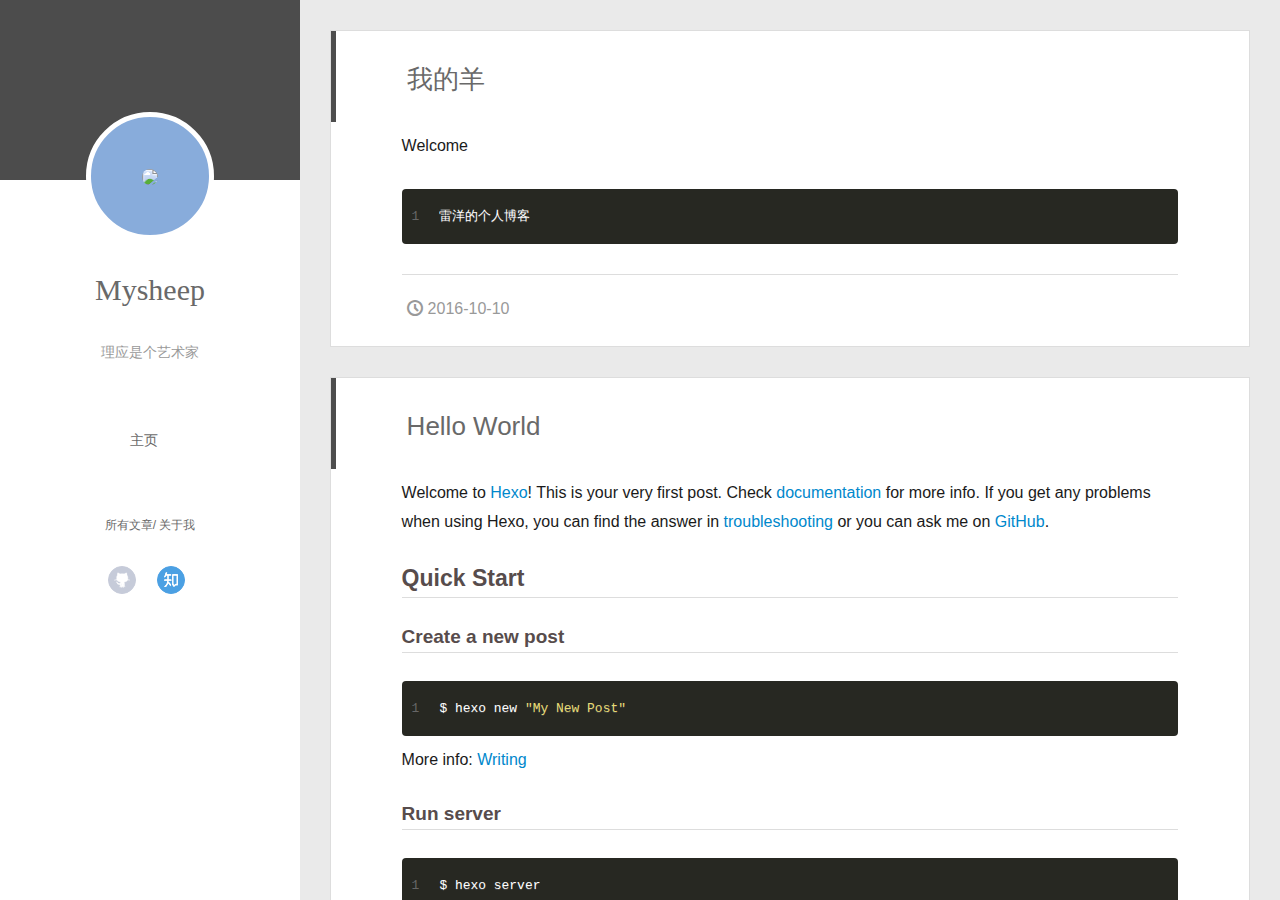
==== commit 50fc43c4: "Site updated: 2016-10-13 13:58:16" ====
--- a/index.html
+++ b/index.html
@@ -72,7 +72,7 @@
 				
 					<a class="github" target="_blank" href="https://github.com/Mysheeps/Mysheeps.github.io.gi" title="github">github</a>
 		        
-					<a class="zhihu" target="_blank" href="http://www.jianshu.com/users/b39e31c26f2c/timeline" title="zhihu">zhihu</a>
+					<a class="zhihu" target="_blank" href="http://www.jianshu.com/users/b39e31c26f2c" title="zhihu">zhihu</a>
 		        
 			</div>
 		</nav>
@@ -111,7 +111,7 @@
 					
 						<a class="github" target="_blank" href="https://github.com/Mysheeps/Mysheeps.github.io.gi" title="github">github</a>
 			        
-						<a class="zhihu" target="_blank" href="http://www.jianshu.com/users/b39e31c26f2c/timeline" title="zhihu">zhihu</a>
+						<a class="zhihu" target="_blank" href="http://www.jianshu.com/users/b39e31c26f2c" title="zhihu">zhihu</a>
 			        
 				</div>
 			</nav>
